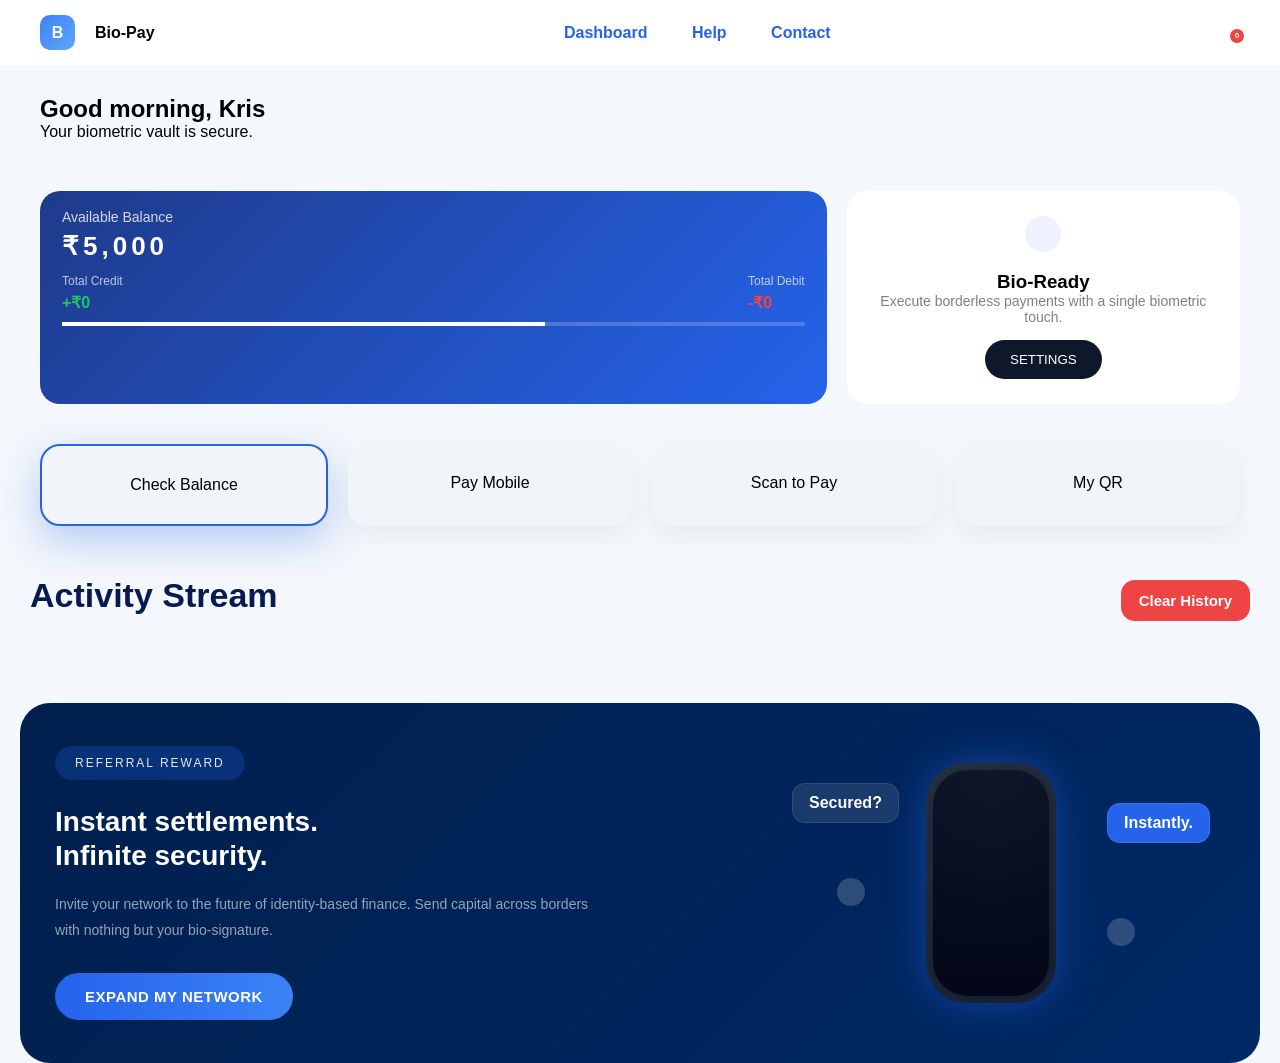
==== home.html @ d7d43e2d "Add files via upload" ====
<!DOCTYPE html>
<html lang="en">
<head>
<meta charset="UTF-8">
<title>Bio-Pay</title>

<link rel="stylesheet" href="style.css">
<link href="https://cdn.jsdelivr.net/npm/remixicon/fonts/remixicon.css" rel="stylesheet">
</head>

<body>

<!-- HEADER -->
<header class="header">
 <div class="logo">
  <div class="logo-b">B</div>
  <span>Bio-Pay</span>
</div>

<nav>
  <a href="home.html" class="active">Dashboard</a>
  <a href="help.html">Help</a>
  <a href="contact.html">Contact</a>
</nav>

<div class="right">

<div class="notification-wrapper"
onclick="event.stopPropagation();toggleNotifications()">

  <i class="ri-notification-3-line"></i>

  <span id="notificationCount">0</span>

</div>

<!-- NOTIFICATION PANEL -->

<div id="notificationPanel"
class="notification-panel"
style="display:none;">

  <div class="notification-header">

    <h3>Notifications</h3>

   <button class="clear-btn"
onclick="clearNotifications()">
🗑 Clear All
</button>

  </div>

  <div id="notificationList"></div>

</div>
</header>

<!-- TOP -->
<section class="top">
  <div>
    <h1>Good morning, Kris</h1>
    <p>Your biometric vault is secure.</p>
  </div>
 <div class="status">
<div class="status">
   
</div>
</div>
</section>

<!-- GRID -->
<section class="grid">

  <!-- BALANCE CARD -->
<div class="balance-card">

  <div class="top-row">
    <p class="balance-title">Available Balance</p>
    <i class="ri-eye-off-line eye"
onclick="openBalanceBiometric()"></i>
  </div>
<h1 id="balance">● ● ● ● ● ●</h1>

  <!-- NEW SECTION (fills empty space) -->
  <div class="balance-info">
    <div class="info-box">
      <p>Total Credit</p>
      <h4 style="color:#22c55e;"><span id="creditAmount">₹0</span></h4>
    </div>

    <div class="info-box">
      <p>Total Debit</p>
      <h4 style="color:#ef4444;"><span id="debitAmount">₹0</span></h4>
    </div>
  </div>

  <!-- PROGRESS BAR -->
  <div class="progress-bar">
    <div class="progress-fill"></div>
  </div>

</div>
 <div class="pin-popup" id="pinPopup">

  <div class="pin-box">
    <h3>Enter PIN</h3>

    <input type="password" id="pinInput" maxlength="4" placeholder="••••">

    <button onclick="checkPin()">Unlock</button>
  </div>

</div>
  <!-- BIO READY -->
 <div class="bio">

    <div class="icon-box">

        <i class="ri-fingerprint-line"></i>

    </div>

    <h3>Bio-Ready</h3>

    <p>
      Execute borderless payments with a single biometric touch.
    </p>

    <button onclick="openSettingsPopup()">

      <i class="ri-settings-3-line"></i>

      SETTINGS

    </button>

</div>

  </div>

</section>

<!-- ACTION CARDS -->
<section class="actions">

<div class="action active-card"
onclick="openBalancePopup()">
    <i class="ri-bank-line"></i>
    <p>Check Balance</p>
</div>

<div class="action" onclick="openPayPopup()">
    <i class="ri-smartphone-line"></i>
    <p>Pay Mobile</p>
</div>

<div class="action"
onclick="window.location.href='biopay.apk'">

    <i class="ri-qr-scan-2-line"></i>

    <p>Scan to Pay</p>

</div>
  <div class="action"
onclick="openQRPopup()">

    <i class="ri-qr-code-line"></i>

    <p>My QR</p>

</div>
<div id="qrPopup" style="display:none;">
<div class="myqr-box">
  <div class="qr-close"
onclick="closeQRPopup()">
✖
</div>

    <p class="qr-subtitle">

      Scan & Pay me securely

    </p>

    <!-- USER -->

    <div class="qr-user-top">

      <!-- USER LOGO -->

      <div class="upi-user-logo"
      id="qrAvatar">

        KB

      </div>

      <!-- USER INFO -->

      <div class="upi-user-info">

        <h3 id="qrName">

          Kris Bhanderi

        </h3>

        <p id="qrUsername">

          @kris@biopay

        </p>

      </div>

    </div>

    <!-- QR CARD -->

    <div class="real-qr-box">

      <!-- REAL QR -->

      <img
      id="realQR"
      alt="QR Code">

      <!-- CENTER LOGO -->
<div class="qr-center-logo"
id="centerLogo">
</div>

    </div>

    <!-- CUSTOMIZE -->

    <label class="custom-qr-btn">

Customize QR

<input
type="file"
accept="image/*"
onchange="uploadQRLogo(event)"
hidden>

</label>

    <!-- APPS -->
<div class="upi-apps">

  <div class="upi-app gpay">
    <img src="https://upload.wikimedia.org/wikipedia/commons/f/f2/Google_Pay_Logo.svg">
  </div>

  <div class="upi-app phonepe">
    <img src="https://upload.wikimedia.org/wikipedia/commons/7/71/PhonePe_Logo.svg">
  </div>

  <div class="upi-app paytm">
    <img src="https://upload.wikimedia.org/wikipedia/commons/4/42/Paytm_logo.png">
  </div>
</div>

    <!-- UPI CARD -->

    <div class="upi-card">

      <div>

        <span>

          UPI ID

        </span>

        <h4 id="upiId">

          kris@biopay

        </h4>

      </div>

      <button onclick="copyUPI()">

        <i class="ri-file-copy-line"></i>

        Copy

      </button>

    </div>

    <!-- STATUS -->

    <div class="qr-status">

      <div>

        <span>Status</span>

        <b class="active-status">

          Active

        </b>

      </div>

      <div>

        <span>Security</span>

        <b class="secure-status">

          Bio-Protected

        </b>

      </div>

    </div>

    <!-- BUTTONS -->

    <div class="qr-buttons">

      <button class="share-qr"
      onclick="shareQR()">

        <i class="ri-share-forward-line"></i>

        Share QR

      </button>

      <button class="download-qr"
      onclick="downloadQR()">

        <i class="ri-download-line"></i>

        Download QR

      </button>

    </div>

    <!-- FOOTER -->

    <p class="qr-footer">

      Your payments are protected with Bio-Pay Security

    </p>

  </div>

</div>

</section>
<!-- ACTIVITY -->

<section class="activity">

  <div class="activity-top">

    <h3>Activity Stream</h3>

    <button onclick="clearHistory()">
      Clear History
    </button>

  </div>

  <div id="activityList">

    <!-- dynamic payments here -->

  </div>

</section>

<!-- PROMO -->
<section class="promo">

  <!-- LEFT -->
  <div class="promo-left">

    <span class="reward-tag">
      REFERRAL REWARD
    </span>

    <h1>
      Instant settlements.<br>
      Infinite security.
    </h1>

    <p>
      Invite your network to the future of identity-based finance.
      Send capital across borders with nothing but your bio-signature.
    </p>

    <button>
      EXPAND MY NETWORK
    </button>

  </div>

  <!-- RIGHT -->
  <div class="promo-right">

    <div class="floating secured">
      Secured?
    </div>

    <div class="dot left-dot"></div>

    <!-- PHONE -->
    <div class="phone">

      <div class="phone-screen">
        <i class="ri-check-line"></i>
      </div>

    </div>

    <div class="floating instant">
      Instantly.
    </div>

    <div class="dot right-dot"></div>

  </div>

</section>
<!-- PAY MOBILE POPUP -->

<div id="payPopup" class="pay-popup">

  <div class="pay-box">

    <div class="pay-top">
      <h2>Pay Mobile</h2>
      <i class="ri-close-line" onclick="closePayPopup()"></i>
    </div>

    <input
type="text"
id="nameInput"
placeholder="Enter Receiver Name">
    <!-- MOBILE -->
    <input 
      type="text" 
      id="mobileInput"
      placeholder="Enter Mobile Number"
    >

    <!-- AMOUNT -->
    <input 
      type="number" 
      id="amountInput"
      placeholder="Enter Amount"
    >

    <!-- MESSAGE -->
    <textarea 
      id="messageInput"
      placeholder="Message (Optional)"
    ></textarea>

    <!-- ERROR -->
    <p id="paymentError" style="color:red; display:none; margin-bottom:15px;">
      Please fill all required fields
    </p>

  <button type="button" onclick="sendPayment()">
  Proceed Payment
</button>

  </div>

</div>

<!-- MODERN BIOMETRIC POPUP -->

<div id="bio-popup" class="popup">

  <div class="popup-box">

    <h2>Biometric Verification</h2>

<p>
  Verify fingerprint to complete secure
  Bio-Pay transaction
</p>
    <!-- SCAN -->

    <div class="scan-area">

    <div class="scan-ring"></div>

    <div class="scan-core">

        <div class="scan-wave"></div>

        <i class="ri-fingerprint-line fingerprint"></i>

    </div>

</div>
    <div class="scan-status">
      Capturing Fingerprint...
    </div>

    <div class="scan-note">
      Please place your finger on the sensor
    </div>

    <!-- BUTTONS -->

    <div class="popup-actions">

      <button class="cancel-btn"
      onclick="closePopup()">
        CANCEL
      </button>

      <button class="auth-btn"
      onclick="authenticate()">
        AUTHENTICATE
      </button>

    </div>

    <div class="popup-footer">
      <i class="ri-shield-check-line"></i>
      Secured by Bio-Pay Encryption
    </div>

  </div>

</div>

<!-- BALANCE POPUP -->

<div id="balancePopup" class="balance-popup">

  <div class="balance-box">

    <div class="balance-animation">

      <div class="balance-ring"></div>

      <div class="balance-icon">
        <i class="ri-wallet-3-line"></i>
      </div>

    </div>

    <h2>Available Balance</h2>

    <h1 id="popupBalance">₹0</h1>

    <p>
      Your Bio-Pay wallet balance is secure
    </p>

    <button onclick="closeBalancePopup()">
      Done
    </button>

  </div>

</div>

<!-- PREMIUM RECEIPT -->

<div id="receiptPopup" class="receipt-popup">

  <div class="receipt-box">

    <!-- CONFETTI -->
    <div class="confetti conf1"></div>
    <div class="confetti conf2"></div>
    <div class="confetti conf3"></div>
    <div class="confetti conf4"></div>
    <div class="confetti conf5"></div>

    <!-- SUCCESS -->
    <div class="success-animation">

      <div class="success-ring"></div>

      <div class="success-circle">
        <i class="ri-check-line"></i>
      </div>

    </div>

    <h2>Payment Successful</h2>

    <div class="success-badge">
      <i class="ri-shield-check-line"></i>
      Transaction Completed Successfully
    </div>

    <h1 id="receiptAmount">
      ₹600
    </h1>

    <!-- USER -->

    <div class="receiver-card">

     <div class="receiver-avatar"
id="receiverAvatar">
  RS
</div>

      <div class="receiver-info">

        <span>Paid to</span>

        <h3 id="receiverName">
          Rohit Sharma
        </h3>

        <p id="receiptUser">
          9016186307
        </p>

      </div>

      <div class="receiver-check">
        <i class="ri-user-follow-line"></i>
      </div>

    </div>

    <!-- DETAILS -->

    <div class="receipt-details">

      <div class="detail-column">

        <div class="detail-item">
          <span>Status</span>
          <b class="green-text">Completed ●</b>
        </div>

        <div class="detail-item">
          <span>Method</span>
          <b>BioPay Fingerprint</b>
        </div>

        <div class="detail-item">
          <span>Date</span>
          <b id="receiptDate">8 May 2026</b>
        </div>

      </div>

      <div class="detail-column">

        <div class="detail-item">
          <span>Time</span>
          <b id="receiptTime">12:10 PM</b>
        </div>

        <div class="detail-item">
          <span>Transaction ID</span>
          <b id="transactionId">#BP625958</b>
        </div>

        <div class="detail-item">
          <span>Ref. No.</span>
          <b id="referenceNumber">8485959203</b>
        </div>

      </div>

    </div>

    <!-- BUTTONS -->

    <div class="receipt-buttons">

      <button class="share-btn"
      onclick="shareWhatsApp()">

        <i class="ri-whatsapp-line"></i>

        Share Receipt

      </button>

      <button class="done-btn"
      onclick="closeReceipt()">

        Done

        <i class="ri-arrow-right-s-line"></i>

      </button>

    </div>

  </div>

</div>
<!-- SETTINGS POPUP -->

<div class="settings-popup" id="settingsPopup">

  <div class="settings-box">

    <!-- HEADER -->

    <div class="settings-header">

      <div class="settings-back"
      onclick="closeSettingsPopup()">
      <i class="ri-arrow-left-line"></i>

      </div>

      <h2>Bio-Pay Settings</h2>
    </div>
    <!-- PROFILE -->

    <div class="profile-setting">

      <div class="profile-avatar">

        KB

      </div>

      <div class="profile-info">

        <h3>Kris Bhanderi</h3>

        <p>@kris@biopay</p>

      </div>

    </div>

    <!-- SETTINGS LIST -->

    <div class="settings-item"
onclick="openProfilePage()">

    <div class="settings-left">

        <i class="ri-user-3-line"></i>

        <span>Your Profile</span>

    </div>

    <i class="ri-arrow-right-s-line"></i>

</div>

     <div class="settings-item"
onclick="openSecurityPage()">

    <div class="settings-left">

        <i class="ri-shield-check-line"></i>

        <span>Security Center</span>

    </div>

    <i class="ri-arrow-right-s-line"></i>

</div>

  <div class="settings-item"
onclick="openAlertsPage()">
    <div class="settings-left">

        <i class="ri-notification-3-line"></i>

        <span>Payment Alerts</span>

    </div>

    <i class="ri-arrow-right-s-line"></i>

</div>
      <!-- DARK MODE -->

      <div class="settings-item">

        <div class="settings-left">

          <i class="ri-moon-clear-line"></i>

          <span>Dark Mode</span>

        </div>

        <label class="switch">

          <input
          type="checkbox"
          onchange="toggleDarkMode()">

          <span class="slider"></span>

        </label>

      </div>

      <!-- BIOMETRIC -->

      <div class="settings-item">

        <div class="settings-left">

          <i class="ri-fingerprint-line"></i>

          <span>Biometric Lock</span>

        </div>

        <label class="switch">

          <input
          type="checkbox"
          checked
          id="biometricToggle"
          onchange="toggleBiometric()">

          <span class="slider"></span>

        </label>

      </div>

    </div>

  </div>

</div>
<!-- PROFILE PAGE -->

<div class="settings-popup"
id="profilePage">

<div class="settings-box">

<div class="settings-header">

<div class="settings-back"
onclick="closeSettingsPopup()">

    <i class="ri-arrow-left-line"></i>

</div>

<h2>Your Profile</h2>

</div>

<div class="profile-setting">

<div class="profile-avatar">

KB

</div>

<div class="profile-info">

<h3>Kris Bhanderi</h3>

<p>@biopay.user</p>

</div>

</div>

<div class="settings-list">

<div class="settings-item">

<div class="settings-left">

<i class="ri-phone-line"></i>
<span id="profileMobile">
Not Added
</span>
</div>

</div>


<div class="settings-item">

<div class="settings-left">

<i class="ri-map-pin-line"></i>

<span>India</span>

</div>

</div>

</div>

</div>

</div>
<!-- SECURITY PAGE -->

<div class="settings-popup"
id="securityPage">

<div class="settings-box">

<div class="settings-header">

<div class="settings-back"
onclick="closePage('securityPage')">
<i class="ri-arrow-left-line"></i>
</div>

<h2>Security Center</h2>

</div>

<div class="settings-list">

<div class="settings-item">

<div class="settings-left">

<i class="ri-fingerprint-line"></i>

<span>Biometric Active</span>

</div>

</div>

<div class="settings-item">

<div class="settings-left">

<i class="ri-smartphone-line"></i>

<span>1 Trusted Device</span>

</div>

</div>

<div class="settings-item">

<div class="settings-left">

<i class="ri-shield-keyhole-line"></i>

<span>End-to-End Encryption</span>

</div>

</div>

</div>

</div>

</div>
<!-- ALERTS PAGE -->

<div class="settings-popup"
id="alertsPage">

<div class="settings-box">

<div class="settings-header">

<div class="settings-back"
onclick="closePage('alertsPage')">

<i class="ri-arrow-left-line"></i>

</div>

<h2>Payment Alerts</h2>

</div>

<div class="settings-list">

<div class="settings-item">

<div class="settings-left">

<i class="ri-checkbox-circle-fill"></i>

<span>Money Received Alerts</span>

</div>

</div>

<div class="settings-item">

<div class="settings-left">

<i class="ri-checkbox-circle-fill"></i>

<span>Payment Success Alerts</span>

</div>

</div>

<div class="settings-item">

<div class="settings-left">

<i class="ri-checkbox-circle-fill"></i>

<span>Security Login Alerts</span>

</div>

</div>

</div>

</div>
<div id="notificationDetails"
style="
display:none;
position:fixed;
top:50%;
left:50%;
transform:translate(-50%,-50%);
background:white;
padding:25px;
border-radius:20px;
width:350px;
z-index:9999;
box-shadow:0 10px 40px rgba(0,0,0,.2);
">

<h2>Notification</h2>

<div id="notificationText"></div>

<br>

<button onclick="closeNotificationDetails()">
Close
</button>

</div>
<div id="notificationPopup"
class="notification-popup">

<div class="notification-box">

<h2 id="detailTitle"></h2>

<p id="detailMessage"></p>

<small id="detailTime"></small>

<br><br>

<button
onclick="closeNotificationPopup()">
Close
</button>

</div>

</div>
<div id="apkPopup" class="popup" style="display:none;">

  <div class="popup-box">

    <h2>Bio-Pay Scanner Required</h2>

    <p>
      To perform QR payments with fingerprint authentication,
      install the Bio-Pay Scanner App.
    </p>

    <a href="biopay.apk" target="_blank">
     <button>Open APK</button>
    </a>

    <button onclick="closeApkPopup()">
      Cancel
    </button>

  </div>

</div>

<script src="script.js"></script>
</body>
</html>
---- style.css ----
* {
  margin: 0;
  padding: 0;
  box-sizing: border-box;
  font-family: 'Inter', sans-serif;
}

body {
  height: 100vh;
  background: linear-gradient(120deg, #f8fafc, #e2e8f0);
}

/* NAV */
.nav {
  display: flex;
  justify-content: space-between;
  align-items: center;
  padding: 25px 60px;
}

.logo {
  display: flex;
  align-items: center;
  gap: 10px;
}

.logo-box {
  width: 34px;
  height: 34px;
  border-radius: 10px;
  background: linear-gradient(135deg, #2563eb, #60a5fa);
  color: #fff;
  display: flex;
  align-items: center;
  justify-content: center;
  font-weight: bold;
}

.logo-text {
  position: relative;
  font-weight: 800;
  font-size: 22px;

  background: linear-gradient(90deg, #2563eb, #06b6d4);
  -webkit-background-clip: text;
  -webkit-text-fill-color: transparent;

  cursor: pointer;
}

.logo-text::after {
  content: "";
  position: absolute;
  left: 0;
  bottom: -4px;
  width: 0%;
  height: 2px;
  background: #2563eb;
  transition: 0.4s;
}

.logo:hover .logo-text::after {
  width: 100%;
}

/* RIGHT */
.nav-right {
  display: flex;
  align-items: center;
  gap: 20px;
}

.nav-right a {
  text-decoration: none;
  color: #475569;
}

.nav-right a:hover {
  color: #2563eb;
}

.nav-link {
  position: relative;
  text-decoration: none;
  color: #475569;
  font-weight: 500;
  padding: 4px 2px;
  transition: 0.3s;
}

.nav-link::after {
  content: "";
  position: absolute;
  left: 0;
  bottom: -3px;
  width: 0%;
  height: 2px;
  background: #2563eb;
  transition: 0.3s;
}

.nav-link:hover {
  color: #2563eb;
}

.nav-link:hover::after {
  width: 100%;
}
.menu-item:hover {
  background: #f1f5f9;
}

.menu-item:hover i {
  color: #2563eb;
}

/* MAIN */
.main {
  display: flex;
  justify-content: space-between;
  align-items: center;
  padding: 60px;
}

.left {
  width: 50%;
}

.left h1 {
  font-size: 72px;
  font-weight: 800;
  line-height: 1.18;
  letter-spacing: -1px;

  background: linear-gradient(90deg, #0f172a, #2563eb);
  -webkit-background-clip: text;
  -webkit-text-fill-color: transparent;
}

.desc {
  margin: 20px 0;
  color: #64748b;
}

.features div {
  margin: 10px 0;
}

/* 🔥 FIXED CARD */
.card {
  width: 340px;
  padding: 30px;
  border-radius: 18px;
  background: #ffffff;
  border: 1px solid #e2e8f0;
  box-shadow: 0 8px 25px rgba(0,0,0,0.05);
}

/* 🔥 FIXED INPUT */
.mobile-input {
  display: flex;
  align-items: center;
  gap: 8px;

  background: #f8fafc;
  padding: 8px 12px;   /* 🔥 reduced height */

  border-radius: 10px;
  border: 1.5px solid #cbd5f5;

  transition: all 0.2s ease;
}


/* focus */
.mobile-input:focus-within {
  border-color: #2563eb;
  box-shadow: 0 0 0 2px rgba(37, 99, 235, 0.12);
}

.mobile-input input {
  border: none;
  outline: none;
  background: transparent;

  font-size: 14px;
  height: 18px;        /* 🔥 tight height */
  line-height: 18px;

  width: 100%;
}
/* 🔥 FIXED BUTTON */
.btn {
  width: 100%;
  padding: 12px;

  border: none;
  border-radius: 10px;

  background: #2563eb;
  color: white;

  font-size: 15px;
  font-weight: 600;

  cursor: pointer;
  transition: all 0.2s ease;

  margin-top: 12px;
}

.btn:hover {
  background: #1d4ed8;
}

.btn:active {
  transform: scale(0.98);
}

/* FEATURES */
.features {
  margin-top: 25px;
  padding-left: 0;
  list-style: none;
}

.features li {
  position: relative;
  padding-left: 28px;
  margin-bottom: 14px;
  font-size: 15px;
  color: #334155;
  transition: 0.3s;
}

.features li::before {
  content: "";
  position: absolute;
  left: 0;
  top: 7px;
  width: 10px;
  height: 10px;
  border-radius: 50%;
  background: #2563eb;
}

.features li:hover {
  transform: translateX(6px);
  color: #0f172a;
}

/* BACKGROUND EFFECT */
:root {
  --primary-font: 'Cursive', 'Brush Script MT', sans-serif;
}

.bio-pay-wrapper {
  position: fixed;
  inset: 0;
  display: flex;
  align-items: center;
  justify-content: center;
  z-index: -1;
  background-color: #f0f7ff;
  opacity: 0.25;
}

.logo-signature {
  width: 70%;
  max-width: 800px;
}

.signature-text {
  font-family: var(--primary-font);
  font-size: 80px;
  fill: url(#bioGradient);
  stroke: url(#bioGradient);
  stroke-width: 2;
  stroke-dasharray: 1000;
  stroke-dashoffset: 1000;
  animation: writeLogo 6s ease-in-out infinite alternate, fill-delay 12s infinite;
}

@keyframes writeLogo {
  to {
    stroke-dashoffset: 0;
  }
}

@keyframes fill-delay {
  0%, 40% { fill-opacity: 0; }
  100% { fill-opacity: 1; }
}

/* FORM */
.container {
  padding: 40px 60px;
}

input, textarea {
  width: 100%;
  padding: 12px;
  border-radius: 8px;
  border: 1px solid #e2e8f0;
}

textarea {
  min-height: 100px;
}

h2 {
  margin-bottom: 20px;
}

@media (max-width: 900px) {
  .main {
    flex-direction: column;
    gap: 40px;
  }

  .left {
    width: 100%;
  }

  .card {
    width: 100%;
  }
}
.card label {
  display: block;
  margin-bottom: 10px;  /* 🔥 add space below label */
}
body {
  margin: 0;
  font-family: "Segoe UI", Arial;
  background: #f4f7fb;
}

/* ================= HEADER ================= */
.header {
  display: flex;
  justify-content: space-between;
  align-items: center;
  padding: 15px 40px;
  background: white;
}

.logo {
  display: flex;
  align-items: center;
  font-weight: 600;
}

.logo-b {
  width: 35px;
  height: 35px;
  background: linear-gradient(135deg,#3b82f6,#60a5fa);
  color: white;
  border-radius: 10px;
  display: flex;
  justify-content: center;
  align-items: center;
  margin-right: 10px;
}
nav a{
    color:#2563eb;
    text-decoration:none;
    font-weight:600;
    margin:0 20px;
}

nav a:hover{
    color:#1d4ed8;
}

.active {
  color: #2563eb;
  font-weight: bold;
}

.right {
  display: flex;
  align-items: center;
  gap: 15px;
}

/* ================= TOP ================= */
.top {
  display: flex;
  justify-content: space-between;
  padding: 30px 40px;
}

.status {
  color: green;
}

/* ================= GRID ================= */
.grid {
  display: grid;
  grid-template-columns: 2fr 1fr;
  gap: 20px;
  padding: 20px 40px;
}

/* ================= BALANCE CARD ================= */
.balance {
  background: linear-gradient(135deg,#1e40af,#2563eb);
  color: white;
  padding: 30px;
  border-radius: 20px;
}

.balance-row {
  display: flex;
  justify-content: space-between;
  align-items: center;
}

.balance h1 {
  font-size: 32px;
}

.eye {
  font-size: 22px;
  cursor: pointer;
}

.balance-bottom {
  display: flex;
  gap: 15px;
  margin-top: 20px;
}

.tag {
  background: rgba(255,255,255,0.2);
  padding: 6px 14px;
  border-radius: 20px;
  font-size: 12px;
}

/* ================= BIO READY ================= */
.bio {
  background: white;
  padding: 25px;
  border-radius: 20px;
  text-align: center;
}

.icon-box {
  background: #eef2ff;
  padding: 18px;
  border-radius: 20px;
  display: inline-block;
}

.icon-box i {
  font-size: 30px;
  color: #2563eb;
}

.bio h3 {
  margin-top: 15px;
}

.bio p {
  font-size: 14px;
  color: gray;
}

.bio button {
  margin-top: 15px;
  padding: 12px 25px;
  border-radius: 30px;
  background: #0f172a;
  color: white;
  border: none;
  cursor: pointer;
}

/* ================= ACTION CARDS ================= */
.actions {
  display: flex;
  gap: 20px;
  padding: 20px 40px;
}

.action {
  flex: 1;
  background: #f1f5f9;
  padding: 30px;
  border-radius: 20px;
  text-align: center;
  transition: 0.3s;
}

.action i {
  font-size: 28px;
  margin-bottom: 10px;
}

.action:hover {
  transform: translateY(-5px);
}

.active-card {
  border: 2px solid #2563eb;
  background: white;
}

/* ================= ACTIVITY ================= */
.activity {
  padding: 20px 40px;
}

.activity h3 {
  margin-bottom: 10px;
}

.txn {
  background: white;
  padding: 15px;
  margin-top: 10px;
  border-radius: 10px;
  display: flex;
  justify-content: space-between;
}

.red {
  color: red;
}

.green {
  color: green;
}

/* ================= PROMO ================= */
.promo {
  margin: 30px 40px;
  padding: 40px;
  border-radius: 20px;
  background: linear-gradient(135deg,#001f3f,#003366);
  color: white;
}

.promo h1 {
  font-size: 42px;
  line-height: 1.2;
}

.promo p {
  color: #cbd5e1;
}

.promo button {
  margin-top: 20px;
  padding: 14px 28px;
  border-radius: 30px;

  background: linear-gradient(135deg, #2563eb, #3b82f6);
  color: white;

  border: none;
  cursor: pointer;

  font-weight: 600;
  letter-spacing: 0.5px;

  transition: all 0.3s ease;
}

.promo button:hover {
  transform: scale(1.08);
  box-shadow: 0 10px 25px rgba(37,99,235,0.4);
}

.promo button:active {
  transform: scale(0.95);
}

/* ================= POPUP ================= */
.popup {
  display: none;
  position: fixed;
  width: 100%;
  height: 100%;
  background: rgba(0,0,0,0.5);
  animation: fadeIn 0.3s ease;
}

@keyframes fadeIn {
  from { opacity: 0; }
  to { opacity: 1; }
}
.popup-box {
  background: white;
  width: 320px;
  margin: 150px auto;
  padding: 25px;
  border-radius: 20px;
  text-align: center;
}

/* ================= FINGERPRINT ================= */
.fingerprint-ring {
  width: 120px;
  height: 120px;
  margin: auto;
  border-radius: 50%;
  background: rgba(37,99,235,0.1);
  display: flex;
  justify-content: center;
  align-items: center;
}

.fingerprint {
  width: 70px;
  height: 70px;
  border-radius: 50%;
  background: radial-gradient(circle,#2563eb,#1e40af);
  animation: pulse 1.2s infinite;
   box-shadow: 0 0 20px rgba(37,99,235,0.6);
}

@keyframes pulse {
  0% { transform: scale(1);}
  50% { transform: scale(1.1);}
  100% { transform: scale(1);}
}

/* ================= RESPONSIVE ================= */
@media (max-width: 900px) {
  .grid {
    grid-template-columns: 1fr;
  }

  .actions {
    flex-direction: column;
  }
}
/* ===== PREMIUM CARD EFFECT ===== */
.action {
  box-shadow: 0 10px 25px rgba(0,0,0,0.05);
}

.action:hover {
  transform: translateY(-8px) scale(1.03);
  box-shadow: 0 15px 40px rgba(37,99,235,0.25);
}

.active-card {
  border: 2px solid #2563eb;
  background: white;
  box-shadow: 0 15px 40px rgba(37,99,235,0.3);
}
/* ===== ICON IMPROVEMENT ===== */
.action i {
  font-size: 30px;
  color: #2563eb;
  transition: 0.3s;
}

.action:hover i {
  transform: scale(1.2);
}
#balance {
  font-size: 28px;
  font-weight: bold;
  letter-spacing: 4px;
  transition: 0.3s ease;
}
/* CARD FIX */
.balance-card {
    backdrop-filter: blur(10px);
  background: linear-gradient(135deg,#1e3a8a,#2563eb);
  padding: 18px 22px;   /* 🔥 reduced */
  border-radius: 20px;
  color: white;
}
/* BALANCE TEXT */
#balance {
  font-size: 26px;      /* smaller */
  margin-top: 6px;
}
/* TOP */
.top-row {
  display: flex;
  justify-content: space-between;
  align-items: center;
}

.balance-card:hover {
  transform: translateY(-5px);
  box-shadow: 0 15px 40px rgba(37,99,235,0.3);
}

.balance-title {
  font-size: 14px;
  opacity: 0.8;
}

.balance-row {
  display: flex;
  justify-content: space-between;
  align-items: center;
  margin-top: 10px;
}

/* BALANCE */
#balance {
  font-size: 26px;      /* smaller */
  margin-top: 6px;
}

/* INFO SECTION */
.balance-info {
  display: flex;
  justify-content: space-between;
  margin-top: 12px;     /* reduced */
}
/* TEXT SIZE */
.info-box p {
  font-size: 11px;
  opacity: 0.7;
}

.info-box p {
  font-size: 12px;
  opacity: 0.7;
}

.info-box h4 {
  margin-top: 5px;
}

/* PROGRESS BAR */
.progress-bar {
  margin-top: 10px;
  height: 4px;          /* thinner */
  background: rgba(255,255,255,0.2);
  border-radius: 10px;
}

.progress-fill {
  width: 65%;
  height: 100%;
  background: white;
}

@keyframes fillAnim {
  from { width: 0; }
  to { width: 65%; }
}
.eye {
  font-size: 22px;
  cursor: pointer;
}

/* FULL SCREEN DARK OVERLAY */
.pin-popup {
  display: none;          /* keep hidden by default */
  position: fixed;
  top: 0;
  left: 0;

  width: 100%;
  height: 100%;

  background: rgba(0,0,0,0.6);
  backdrop-filter: blur(6px);

  justify-content: center;
  align-items: center;

  z-index: 999;
}
/* POPUP BOX */
.pin-box {
  background: white;
  padding: 30px;
  border-radius: 20px;
  width: 300px;

  text-align: center;

  animation: scaleIn 0.3s ease;
}

/* ANIMATION */
@keyframes scaleIn {
  from { transform: scale(0.8); opacity: 0; }
  to { transform: scale(1); opacity: 1; }
}

/* TITLE */
.pin-box h2 {
  margin-bottom: 15px;
}

/* INPUT */
.pin-box input {
  width: 100%;
  padding: 12px;
  font-size: 20px;

  text-align: center;
  border-radius: 12px;
  border: 1px solid #ddd;

  letter-spacing: 6px;
}

/* BUTTON */
.pin-box button {
  margin-top: 20px;
  width: 100%;
  padding: 12px;

  border-radius: 25px;
  border: none;

  background: linear-gradient(135deg,#2563eb,#3b82f6);
  color: white;

  font-weight: 600;
  cursor: pointer;
  transition: 0.3s;
}

.pin-box button:hover {
  transform: scale(1.05);
}

.pin-box button:active {
  transform: scale(0.95);
}
/* ================= PROMO ================= */

.promo{
  margin: 30px 20px;
  padding: 05px 35px;
  border-radius: 30px;
  background: linear-gradient(135deg,#001f4d,#002966);
  display: flex;
  justify-content: space-between;
  align-items: center;
  overflow: hidden;
  position: relative;
  min-height: 320px; /* reduced height */
}

/* LEFT */

.promo-left{
  width: 52%;
}

.reward-tag{
  display: inline-block;
  padding: 10px 20px;
  border-radius: 30px;
  background: rgba(37,99,235,0.25);
  color: #dbeafe;
  font-size: 12px;
  letter-spacing: 2px;
  margin-bottom: 25px;
}

.promo-left h1{
  font-size: 28px; /* smaller */
  line-height: 1.2;
  color: white;
  margin-bottom: 20px;
}

.promo-left p{
  color: #94a3b8;
  width: 90%;
  line-height: 1.8;
  font-size: 14px;
}

.promo-left button{
  margin-top: 30px;
  padding: 15px 30px;
  border: none;
  border-radius: 40px;
  background: linear-gradient(90deg,#2563eb,#3b82f6);
  color: white;
  font-weight: bold;
  font-size: 15px;
  cursor: pointer;
  transition: 0.3s;
}

.promo-left button:hover{
  transform: scale(1.05);
}

/* RIGHT */

.promo-right{
  width: 40%;
  height: 350px;
  position: relative;
  display: flex;
  justify-content: center;
  align-items: center;
}

/* PHONE */

.phone{
  width: 130px; /* smaller */
  height: 240px;
  border-radius: 40px;
  padding: 7px;
  background: linear-gradient(145deg,#1e293b,#0f172a);
  box-shadow:
    0 0 40px rgba(37,99,235,0.45),
    inset 0 0 20px rgba(255,255,255,0.08);
  animation: floatPhone 3s ease-in-out infinite;
}

.phone-screen{
  width: 100%;
  height: 100%;
  border-radius: 35px;
  background: radial-gradient(circle at top,#0f172a,#020617);
  display: flex;
  justify-content: center;
  align-items: center;
}

.phone-screen i{
  font-size: 45px;
  color: #2563eb;
  animation: pulseIcon 1.5s infinite;
}

/* FLOATING */

.floating{
  position: absolute;
  padding: 10px 16px;
  border-radius: 13px;
  font-weight: 600;
  color: white;
  backdrop-filter: blur(10px);
  border: 1px solid rgba(255,255,255,0.1);
}

/* SECURED */

.secured{
  left: 35px;
  top: 75px;
  background: rgba(255,255,255,0.1);
  animation: moveSecure 2s ease-in-out infinite;
}

/* INSTANT */

.instant{
  right: 15px;
  top: 95px;
  background: #2563eb;
  animation: moveInstant 2s ease-in-out infinite;
}

/* DOTS */

.dot{
  position: absolute;
  width: 28px;
  height: 28px;
  border-radius: 50%;
  background: rgba(255,255,255,0.18);
}

.left-dot{
  left: 80px;
  top: 170px;
}

.right-dot{
  right: 90px;
  top: 210px;
}

/* ================= ANIMATIONS ================= */

@keyframes floatPhone{

  0%{
    transform: translateY(0px);
  }

  50%{
    transform: translateY(-12px);
  }

  100%{
    transform: translateY(0px);
  }
}

/* ICON */

@keyframes pulseIcon{

  0%{
    transform: scale(1);
    opacity: 1;
  }

  50%{
    transform: scale(1.15);
    opacity: 0.7;
  }

  100%{
    transform: scale(1);
    opacity: 1;
  }
}

/* SECURED FLOAT */

@keyframes moveSecure{

  0%{
    transform: translateX(0px);
  }

  50%{
    transform: translateX(-10px);
  }

  100%{
    transform: translateX(0px);
  }
}

/* INSTANT FLOAT */

@keyframes moveInstant{

  0%{
    transform: translateX(0px);
  }

  50%{
    transform: translateX(10px);
  }

  100%{
    transform: translateX(0px);
  }
}

.pay-box{
    width: 360px;

    background: white;

    border-radius: 28px;

    padding: 28px;

    animation: popupShow 0.3s ease;
}

.pay-top{
    display: flex;
    justify-content: space-between;
    align-items: center;

    margin-bottom: 25px;
}

.pay-top h2{
    font-size: 28px;
    color: #021b4e;
}

.pay-top i{
    font-size: 28px;
    cursor: pointer;
}

.pay-box input,
.pay-box textarea{
    width: 100%;

    padding: 16px;

    margin-bottom: 18px;

    border-radius: 14px;

    border: 1px solid #dbe3ff;

    outline: none;

    font-size: 15px;
}

.pay-box textarea{
    height: 90px;
    resize: none;
}

.pay-box button{
    width: 100%;

    padding: 16px;

    border: none;

    border-radius: 16px;

    background: linear-gradient(90deg,#1559ff,#4f8cff);

    color: white;

    font-weight: 700;

    cursor: pointer;

    transition: 0.3s;
}

.pay-box button:hover{
    transform: translateY(-3px);
}

@keyframes popupShow{
    from{
        transform: scale(0.8);
        opacity: 0;
    }

    to{
        transform: scale(1);
        opacity: 1;
    }
}
/* RECEIPT POPUP */

.receipt-popup{
    position: fixed;
    inset: 0;

    background: rgba(0,0,0,0.45);

    display: none;
    justify-content: center;
    align-items: center;

    z-index: 9999;
}

.receipt-box{
    width: 380px;

    background: white;

    border-radius: 32px;

    padding: 35px;

    text-align: center;

    animation: popupShow 0.35s ease;
}

.success-icon{
    width: 85px;
    height: 85px;

    margin: auto;

    border-radius: 50%;

    background: #e8fff0;

    display: flex;
    justify-content: center;
    align-items: center;

    margin-bottom: 18px;
}

.success-icon i{
    font-size: 45px;
    color: #16a34a;
}

.receipt-box h2{
    color: #021b4e;
    margin-bottom: 10px;
}

.receipt-box h1{
    font-size: 42px;
    color: #1559ff;

    margin-bottom: 10px;
}

.receipt-box p{
    color: #666;
    margin-bottom: 25px;
}

.receipt-details{
    background: #f4f7ff;

    border-radius: 18px;

    padding: 18px;

    margin-bottom: 25px;
}

.detail{
    display: flex;
    justify-content: space-between;

    margin-bottom: 14px;
}

.detail:last-child{
    margin-bottom: 0;
}

.receipt-buttons{
    display: flex;
    gap: 14px;
}

.receipt-buttons button{
    flex: 1;

    padding: 14px;

    border: none;

    border-radius: 14px;

    cursor: pointer;

    font-weight: 700;
}

.share-btn{
    background: #25D366;
    color: white;
}

.done-btn{
    background: #1559ff;
    color: white;
}
/* POPUPS */

.action{
    flex: 1;
    background: #f1f5f9;
    padding: 30px;
    border-radius: 20px;
    text-align: center;
    transition: 0.3s;
    cursor: pointer;
}
/* =========================
   POPUP FIX
========================= */

.pay-popup,
.popup,
.receipt-popup{
    display: none;

    position: fixed;
    inset: 0;

    background: rgba(0,0,0,0.55);

    justify-content: center;
    align-items: center;

    z-index: 999999;
}


/* PAY BOX */

.pay-box{
    width: 400px;

    background: white;

    padding: 30px;

    border-radius: 25px;

    position: relative;

    z-index: 999999;
}


/* BIOMETRIC */

.popup-box{
    width: 420px;

    background: white;

    border-radius: 30px;

    padding: 35px;

    position: relative;

    z-index: 999999;
}


/* RECEIPT */

.receipt-box{
    width: 500px;

    background: white;

    border-radius: 30px;

    padding: 35px;

    position: relative;

    z-index: 999999;
}


/* BUTTON FIX */

button{
    cursor: pointer;
}
/* =========================
POPUP BACKGROUND
========================= */

.popup{
    position:fixed;
    inset:0;

    background:rgba(15,23,42,.55);

    backdrop-filter:blur(8px);

    display:none;
    align-items:center;
    justify-content:center;

    z-index:9999;

    animation:fadeIn .3s ease;
}

/* =========================
POPUP BOX
========================= */

.popup-box{

    width:430px;

    background:#ffffff;

    border-radius:32px;

    padding:38px 34px;

    text-align:center;

    position:relative;

    overflow:hidden;

    box-shadow:
    0 30px 80px rgba(0,0,0,.22);

    animation:popupUp .35s ease;
}

/* glow */

.popup-box::before{

    content:"";

    position:absolute;

    width:220px;
    height:220px;

    background:
    radial-gradient(circle,
    rgba(37,99,235,.10),
    transparent 70%);

    top:-80px;
    right:-70px;

    pointer-events:none;
}

/* =========================
TITLE
========================= */

.popup-box h2{

    font-size:32px;

    color:#071a52;

    font-weight:800;

    margin-bottom:14px;

    letter-spacing:-1px;
}

.popup-box p{

    color:#64748b;

    font-size:16px;

    line-height:1.6;

    margin-bottom:26px;
}

/* =========================
SCAN AREA
========================= */

.scan-area{

    position:relative;

    width:190px;
    height:190px;

    margin:auto;
    margin-bottom:28px;

    display:flex;
    align-items:center;
    justify-content:center;
}

/* =========================
OUTER RINGS
========================= */

.scan-ring{

    position:absolute;

    inset:0;

    border-radius:50%;

    border:6px solid rgba(37,99,235,.12);

    border-top:6px solid #2563eb;

    animation:ringRotate 4s linear infinite;
}

/* second ring */

.second-ring{

    width:150px;
    height:150px;

    inset:auto;

    border-top-color:#60a5fa;

    animation-direction:reverse;

    animation-duration:3s;
}

/* =========================
CENTER CORE
========================= */

.scan-core{

    position:relative;

    width:100px;
    height:100px;

    border-radius:50%;

    background:
    linear-gradient(
    135deg,
    #2563eb,
    #60a5fa
    );

    display:flex;
    align-items:center;
    justify-content:center;

    overflow:hidden;

    box-shadow:
    0 0 35px rgba(37,99,235,.45);
}

/* pulse */

.pulse-circle{

    position:absolute;

    width:100%;
    height:100%;

    border-radius:50%;

    background:
    rgba(255,255,255,.18);

    animation:pulse 2s infinite;
}

/* fingerprint */

.fingerprint{

    position:relative;

    z-index:5;

    font-size:52px;

    color:white;

    animation:fingerGlow 2s infinite;
}

/* =========================
SCAN LINE
========================= */

.scan-line{

    position:absolute;

    width:100%;
    height:5px;

    background:
    linear-gradient(
    90deg,
    transparent,
    rgba(255,255,255,.9),
    transparent
    );

    border-radius:20px;

    box-shadow:
    0 0 18px rgba(255,255,255,.8);

    animation:scanMove 2s infinite;
}

/* =========================
STATUS
========================= */

.scan-status{

    font-size:18px;

    color:#2563eb;

    font-weight:700;

    margin-bottom:6px;
}

.scan-note{

    color:#64748b;

    font-size:14px;

    margin-bottom:28px;
}

/* =========================
BUTTONS
========================= */

.popup-actions{

    display:flex;

    gap:14px;
}

/* shared */

.cancel-btn,
.auth-btn{

    flex:1;

    height:54px;

    border:none;

    border-radius:16px;

    font-size:17px;

    font-weight:700;

    cursor:pointer;

    transition:.3s;
}

/* cancel */

.cancel-btn{

    background:#fff;

    border:2px solid #dbe4ff;

    color:#1e293b;
}

.cancel-btn:hover{

    transform:translateY(-2px);

    background:#f8fbff;
}

/* auth */

.auth-btn{

    color:#fff;

    background:
    linear-gradient(
    90deg,
    #2563eb,
    #60a5fa
    );

    box-shadow:
    0 12px 25px rgba(37,99,235,.25);
}

.auth-btn:hover{

    transform:translateY(-3px);
}

/* footer */

.popup-footer{

    margin-top:20px;

    color:#64748b;

    font-size:15px;
}

/* =========================
ANIMATIONS
========================= */

@keyframes ringRotate{

    100%{
        transform:rotate(360deg);
    }
}

@keyframes pulse{

    0%{
        transform:scale(1);
        opacity:.6;
    }

    70%{
        transform:scale(1.45);
        opacity:0;
    }

    100%{
        opacity:0;
    }
}

@keyframes scanMove{

    0%{
        top:-10px;
        opacity:0;
    }

    20%{
        opacity:1;
    }

    50%{
        top:45px;
    }

    100%{
        top:110px;
        opacity:0;
    }
}

@keyframes fingerGlow{

    0%{
        transform:scale(1);
        opacity:1;
    }

    50%{
        transform:scale(1.08);
        opacity:.85;
    }

    100%{
        transform:scale(1);
        opacity:1;
    }
}

@keyframes popupUp{

    from{
        transform:translateY(30px) scale(.95);
        opacity:0;
    }

    to{
        transform:translateY(0) scale(1);
        opacity:1;
    }
}

@keyframes fadeIn{

    from{
        opacity:0;
    }

    to{
        opacity:1;
    }
}
/* =========================
MODERN PAYMENT RECEIPT
========================= */

.receipt-popup{

    position:fixed;
    inset:0;

    background:rgba(15,23,42,.55);

    backdrop-filter:blur(10px);

    display:none;
    align-items:center;
    justify-content:center;

    z-index:99999;

    animation:fadeReceipt .3s ease;
}

/* =========================
RECEIPT BOX
========================= */

.receipt-box{

    width:520px;

    max-height:88vh;

    overflow-y:auto;

    background:#ffffff;

    border-radius:34px;

    padding:32px;

    position:relative;

    text-align:center;

    animation:receiptPop .4s ease;

    box-shadow:
    0 25px 80px rgba(0,0,0,.18);
}

/* hide scrollbar */

.receipt-box::-webkit-scrollbar{

    width:0;
}

/* =========================
CONFETTI
========================= */

.confetti{

    position:absolute;

    width:10px;
    height:18px;

    border-radius:10px;

    animation:confettiFloat 4s infinite ease-in-out;
}

.conf1{
    background:#22c55e;
    top:70px;
    left:70px;
}

.conf2{
    background:#2563eb;
    top:100px;
    right:100px;
}

.conf3{
    background:#facc15;
    top:130px;
    left:140px;
}

.conf4{
    background:#4ade80;
    top:120px;
    right:180px;
}

.conf5{
    background:#60a5fa;
    top:170px;
    right:70px;
}

/* =========================
SUCCESS ANIMATION
========================= */

.success-animation{

    position:relative;

    width:140px;
    height:140px;

    margin:auto;
    margin-bottom:22px;

    display:flex;
    align-items:center;
    justify-content:center;
}

/* outer pulse */

.success-ring{

    position:absolute;

    width:140px;
    height:140px;

    border-radius:50%;

    background:
    rgba(34,197,94,.10);

    animation:
    successPulse 2s infinite;
}

/* second ring */

.success-ring::before{

    content:"";

    position:absolute;

    inset:18px;

    border-radius:50%;

    border:5px solid rgba(34,197,94,.18);

    border-top-color:#22c55e;

    animation:
    ringRotate 3s linear infinite;
}

/* main circle */

.success-circle{

    position:relative;

    width:96px;
    height:96px;

    border-radius:50%;

    background:
    linear-gradient(
    135deg,
    #22c55e,
    #4ade80
    );

    display:flex;
    align-items:center;
    justify-content:center;

    box-shadow:
    0 15px 45px rgba(34,197,94,.40);

    animation:
    successScale .5s ease;
}

/* glow */

.success-circle::before{

    content:"";

    position:absolute;

    width:100%;
    height:100%;

    border-radius:50%;

    background:
    rgba(255,255,255,.18);

    animation:
    glowPulse 2s infinite;
}

/* tick */

.success-circle i{

    position:relative;

    z-index:2;

    color:#fff;

    font-size:56px;

    animation:
    tickBounce 1.5s infinite;
}

/* amount animation */

.receipt-box h1{

    font-size:72px;

    color:#22c55e;

    margin-bottom:26px;

    animation:
    amountReveal .8s ease;
}

/* =========================
RECEIVER CARD
========================= */

.receiver-card{

    background:#fff;

    border:1px solid #edf2ff;

    border-radius:24px;

    padding:18px;

    display:flex;

    align-items:center;

    justify-content:space-between;

    margin-bottom:24px;
}

/* avatar */

.receiver-avatar{

    width:70px;
    height:70px;

    border-radius:50%;

    background:
    linear-gradient(
    135deg,
    #2563eb,
    #60a5fa
    );

    display:flex;
    align-items:center;
    justify-content:center;

    color:#fff;

    font-size:28px;

    font-weight:700;
}

/* info */

.receiver-info{

    flex:1;

    text-align:left;

    margin-left:16px;
}

.receiver-info span{

    color:#64748b;

    font-size:14px;
}

.receiver-info h3{

    font-size:28px;

    color:#071a52;

    margin:4px 0;
}

.receiver-info p{

    color:#64748b;

    font-size:18px;
}

/* right icon */

.receiver-check{

    width:64px;
    height:64px;

    border-radius:18px;

    background:#ecfdf5;

    display:flex;
    align-items:center;
    justify-content:center;
}

.receiver-check i{

    color:#22c55e;

    font-size:32px;
}

/* =========================
DETAILS
========================= */

.receipt-details{

    background:#f8fbff;

    border-radius:24px;

    padding:24px;

    display:grid;

    grid-template-columns:1fr 1fr;

    gap:22px;

    margin-bottom:26px;
}

.detail-item{

    text-align:left;

    margin-bottom:18px;
}

.detail-item span{

    display:block;

    color:#64748b;

    font-size:15px;

    margin-bottom:4px;
}

.detail-item b{

    font-size:22px;

    color:#071a52;
}

.green-text{

    color:#22c55e !important;
}

/* =========================
BUTTONS
========================= */

.receipt-buttons{

    display:flex;

    gap:18px;
}

/* shared */

.share-btn,
.done-btn{

    flex:1;

    height:66px;

    border:none;

    border-radius:20px;

    font-size:22px;

    font-weight:700;

    cursor:pointer;

    transition:.3s;
}

/* share */

.share-btn{

    background:#f0fdf4;

    border:2px solid #22c55e;

    color:#16a34a;
}

.share-btn i{

    margin-right:10px;
}

/* done */

.done-btn{

    background:
    linear-gradient(
    90deg,
    #2563eb,
    #3b82f6
    );

    color:#fff;

    box-shadow:
    0 12px 30px rgba(37,99,235,.25);
}

.done-btn i{

    margin-left:8px;
}

/* hover */

.share-btn:hover,
.done-btn:hover{

    transform:translateY(-3px);
}
/* =========================
ANIMATIONS
========================= */

@keyframes successScale{

    0%{
        transform:scale(.2) rotate(-25deg);
        opacity:0;
    }

    60%{
        transform:scale(1.12);
    }

    100%{
        transform:scale(1);
        opacity:1;
    }
}

@keyframes tickBounce{

    0%{
        transform:scale(.6);
        opacity:0;
    }

    40%{
        transform:scale(1.25);
    }

    60%{
        transform:scale(.9);
    }

    100%{
        transform:scale(1);
        opacity:1;
    }
}

@keyframes successPulse{

    0%{
        transform:scale(1);
        opacity:.7;
    }

    70%{
        transform:scale(1.4);
        opacity:0;
    }

    100%{
        opacity:0;
    }
}

@keyframes ringRotate{

    100%{
        transform:rotate(360deg);
    }
}

@keyframes glowPulse{

    0%{
        transform:scale(1);
        opacity:.6;
    }

    70%{
        transform:scale(1.35);
        opacity:0;
    }

    100%{
        opacity:0;
    }
}

@keyframes amountReveal{

    0%{
        transform:
        translateY(25px)
        scale(.7);

        opacity:0;
    }

    50%{
        transform:
        translateY(-8px)
        scale(1.08);
    }

    100%{
        transform:
        translateY(0)
        scale(1);

        opacity:1;
    }
}
/* =========================
ACTIVITY
========================= */

.activity{

    padding:30px;
}

.activity-top{

    display:flex;

    align-items:center;

    justify-content:space-between;

    margin-bottom:18px;
}

.activity-top h3{

    font-size:34px;

    color:#071a52;
}

/* clear */

.activity-top button{

    border:none;

    background:#ef4444;

    color:#fff;

    padding:12px 18px;

    border-radius:14px;

    cursor:pointer;

    font-size:15px;

    font-weight:600;

    transition:.3s;
}

.activity-top button:hover{

    transform:translateY(-2px);
}

/* list */

#activityList{

    display:flex;

    flex-direction:column;

    gap:14px;
}

/* item */

.activity-item{

    background:#fff;

    border-radius:20px;

    padding:18px 22px;

    display:flex;

    align-items:center;

    justify-content:space-between;

    box-shadow:
    0 5px 20px rgba(0,0,0,.04);

    animation:activityShow .35s ease;
}

/* left */

.activity-left{

    display:flex;

    align-items:center;

    gap:14px;
}

/* avatar */

.activity-avatar{

    width:54px;
    height:54px;

    border-radius:50%;

    background:
    linear-gradient(
    135deg,
    #2563eb,
    #60a5fa
    );

    color:#fff;

    font-size:20px;

    font-weight:700;

    display:flex;
    align-items:center;
    justify-content:center;
}

/* info */

.activity-info h4{

    color:#071a52;

    font-size:20px;

    margin-bottom:4px;
}

.activity-info p{

    color:#64748b;

    font-size:14px;
}

/* amount */

.activity-amount{

    text-align:right;
}

.activity-amount h3{

    color:#ef4444;

    font-size:24px;
}

/* delete */

.delete-btn{

    margin-top:8px;

    border:none;

    background:#fee2e2;

    color:#dc2626;

    padding:7px 12px;

    border-radius:10px;

    cursor:pointer;

    font-size:13px;

    font-weight:600;
}

/* animation */

@keyframes activityShow{

    from{
        transform:translateY(20px);
        opacity:0;
    }

    to{
        transform:translateY(0);
        opacity:1;
    }
}
/* view button */

.view-btn{

    margin-top:8px;

    margin-right:8px;

    border:none;

    background:#dbeafe;

    color:#2563eb;

    padding:7px 12px;

    border-radius:10px;

    cursor:pointer;

    font-size:13px;

    font-weight:600;
}
/* =========================
BALANCE POPUP
========================= */

.balance-popup{

    position:fixed;

    inset:0;

    background:rgba(15,23,42,.55);

    backdrop-filter:blur(8px);

    display:none;

    align-items:center;

    justify-content:center;

    z-index:99999;
}

/* box */

.balance-box{

    width:420px;

    background:#fff;

    border-radius:34px;

    padding:40px;

    text-align:center;

    animation:balancePop .35s ease;

    box-shadow:
    0 25px 70px rgba(0,0,0,.18);
}

/* animation */

.balance-animation{

    position:relative;

    width:130px;
    height:130px;

    margin:auto;
    margin-bottom:24px;
}

.balance-ring{

    position:absolute;

    inset:0;

    border-radius:50%;

    border:6px solid #dbeafe;

    border-top-color:#2563eb;

    animation:ringSpin 2s linear infinite;
}

.balance-icon{

    width:90px;
    height:90px;

    border-radius:50%;

    background:
    linear-gradient(
    135deg,
    #2563eb,
    #60a5fa
    );

    display:flex;

    align-items:center;

    justify-content:center;

    position:absolute;

    top:20px;
    left:20px;

    box-shadow:
    0 12px 35px rgba(37,99,235,.35);
}

.balance-icon i{

    color:#fff;

    font-size:46px;
}

/* text */

.balance-box h2{

    font-size:34px;

    color:#071a52;

    margin-bottom:14px;
}

.balance-box h1{

    font-size:64px;

    color:#22c55e;

    margin-bottom:12px;

    animation:balanceAmount .5s ease;
}

.balance-box p{

    color:#64748b;

    font-size:18px;

    margin-bottom:28px;
}

/* button */

.balance-box button{

    width:100%;

    height:64px;

    border:none;

    border-radius:18px;

    background:
    linear-gradient(
    90deg,
    #2563eb,
    #3b82f6
    );

    color:#fff;

    font-size:22px;

    font-weight:700;

    cursor:pointer;

    transition:.3s;
}

.balance-box button:hover{

    transform:translateY(-3px);
}

/* animation */

@keyframes ringSpin{

    100%{
        transform:rotate(360deg);
    }
}

@keyframes balancePop{

    from{
        transform:scale(.85);
        opacity:0;
    }

    to{
        transform:scale(1);
        opacity:1;
    }
}

@keyframes balanceAmount{

    from{
        transform:translateY(20px);
        opacity:0;
    }

    to{
        transform:translateY(0);
        opacity:1;
    }
}

/* scan text */

.scan-text{

    font-size:15px;

    color:#64748b;

    margin-bottom:18px;
}
/* =========================
MY QR POPUP
========================= */

#qrPopup{
    position:fixed;
    inset:0;
    background:rgba(0,0,0,.55);
    backdrop-filter:blur(8px);
    display:none;
    justify-content:center;
    align-items:center;
    z-index:999999;
}

/* MAIN BOX */

.myqr-box{

    width:420px;
    max-height:90vh;

    overflow-y:auto;

    background:#fff;

    border-radius:32px;

    padding:28px;

    position:relative;

    text-align:center;

    animation:popupShow .35s ease;

    box-shadow:
    0 25px 80px rgba(0,0,0,.18);
}

/* TOP */

.myqr-top{

    display:flex;

    justify-content:space-between;

    align-items:center;

    margin-bottom:12px;
}

.myqr-top h2{

    font-size:40px;

    color:#071a52;

    font-weight:800;
}

.myqr-top i{

    font-size:32px;

    cursor:pointer;

    color:#64748b;
}

/* SUBTITLE */

.qr-subtitle{

    color:#64748b;

    font-size:18px;

    margin-bottom:22px;
}

/* USER */

.qr-user-top{

    display:flex;

    flex-direction:column;

    align-items:center;

    justify-content:center;

    margin-bottom:22px;
}

/* AVATAR */

.upi-user-logo{

    width:100px;
    height:100px;

    border-radius:50%;

    background:
    linear-gradient(
    135deg,
    #2563eb,
    #60a5fa
    );

    color:white;

    display:flex;

    align-items:center;

    justify-content:center;

    font-size:42px;

    font-weight:700;

    margin-bottom:16px;

    box-shadow:
    0 12px 35px rgba(37,99,235,.35);
}

/* NAME */

.upi-user-info h3{

    font-size:30px;

    color:#071a52;

    margin-bottom:6px;
}

.upi-user-info p{

    color:#64748b;

    font-size:20px;
}

/* QR BOX */

.real-qr-box{

    width:260px;
    height:260px;

    margin:auto;

    position:relative;

    background:#fff;

    border-radius:24px;

    padding:16px;

    border:2px solid #dbeafe;

    box-shadow:
    0 10px 30px rgba(0,0,0,.08);

    margin-bottom:22px;
}

/* IMAGE */

.real-qr-box img{

    width:240;
    height:240%;

    object-fit:cover;

    border-radius:18px;
}

/* CENTER LOGO */

.qr-center-logo{

position:absolute;

top:50%;
left:50%;

transform:translate(-50%,-50%);

width:22px;
height:22px;

display:flex;
align-items:center;
justify-content:center;

font-size:11px;
font-weight:bold;

background:transparent;

color:#2563eb;

z-index:5;

pointer-events:none;

}
/* APPS */

.upi-apps{
display:flex;
justify-content:center;
gap:10px;
margin-top:14px;
margin-bottom:18px;
flex-wrap:wrap;
}

.upi-app{
width:78px;
height:52px;
background:#f8fafc;
border-radius:14px;
display:flex;
align-items:center;
justify-content:center;
padding:6px;
box-shadow:0 4px 10px rgba(0,0,0,.05);
transition:.3s;
border:1px solid #eef2ff;
}

.upi-app:hover{
transform:translateY(-2px);
}

.upi-app img{
max-width:58px;
max-height:24px;
object-fit:contain;
}
/* UPI CARD */

.upi-id-box{

    background:#f8fafc;

    border-radius:20px;

    padding:18px;

    display:flex;

    justify-content:space-between;

    align-items:center;

    margin-bottom:18px;
}

.upi-id-box span{

    display:block;

    color:#64748b;

    font-size:14px;

    margin-bottom:4px;
}

.upi-id-box b{

    font-size:22px;

    color:#071a52;
}

.upi-id-box button{

    border:none;

    background:#2563eb;

    color:#fff;

    padding:12px 18px;

    border-radius:14px;

    cursor:pointer;

    font-weight:600;
}

/* STATUS */

.qr-status{

    background:#f8fafc;

    border-radius:20px;

    padding:18px;

    display:flex;

    justify-content:space-between;

    margin-bottom:22px;
}

.qr-status div{

    flex:1;
}

.qr-status span{

    color:#64748b;

    display:block;

    margin-bottom:5px;
}

.qr-status b{

    font-size:20px;
}

.active-status{

    color:#22c55e;
}

.secure-status{

    color:#2563eb;
}

/* BUTTONS */

.qr-buttons{

    display:flex;

    gap:14px;
}

.qr-buttons button{

    flex:1;

    height:58px;

    border:none;

    border-radius:18px;

    cursor:pointer;

    font-size:18px;

    font-weight:700;

    transition:.3s;
}

.share-qr{

    background:#eef2ff;

    color:#2563eb;
}

.download-qr{

    background:
    linear-gradient(
    90deg,
    #2563eb,
    #3b82f6
    );

    color:#fff;
}

.qr-buttons button:hover{

    transform:translateY(-3px);
}
/* =========================
PERFECT MY QR
========================= */

.myqr-box{

    width:380px;

    max-height:88vh;

    overflow-y:auto;

    background:#fff;

    border-radius:30px;

    padding:24px;

    text-align:center;

    position:relative;

    animation:popupShow .3s ease;
}

/* HIDE SCROLLBAR */

.myqr-box::-webkit-scrollbar{
    width:0;
}

/* TOP */

.myqr-top{

    position:relative;

    display:flex;

    justify-content:center;

    align-items:center;

    margin-bottom:10px;
}

.myqr-top h2{

    font-size:46px;

    color:#071a52;

    font-weight:800;

    text-align:center;

    width:100%;

    margin:0 auto;
}

.myqr-top i{

    position:absolute;

    right:0;

    top:5px;

    font-size:34px;

    color:#64748b;

    cursor:pointer;
}

/* subtitle */

.qr-subtitle{

    color:#64748b;

    font-size:16px;

    margin-bottom:18px;
}

/* USER */

.qr-user-top{

    display:flex;

    flex-direction:column;

    align-items:center;

    justify-content:center;

    margin-bottom:18px;
}

/* LOGO */

.upi-user-logo{

    width:95px;

    height:95px;

    border-radius:50%;

    background:
    linear-gradient(
    135deg,
    #2563eb,
    #60a5fa
    );

    display:flex;

    align-items:center;

    justify-content:center;

    color:#fff;

    font-size:42px;

    font-weight:800;

    margin-bottom:14px;

    box-shadow:
    0 10px 30px rgba(37,99,235,.30);
}

/* NAME */

.upi-user-info h3{

    font-size:28px;

    color:#071a52;

    margin-bottom:5px;
}

.upi-user-info p{

    color:#64748b;

    font-size:18px;
}

/* QR */

.real-qr-box{

    width:250px;

    height:250px;

    margin:18px auto;

    border-radius:24px;

    background:#fff;

    border:2px solid #dbeafe;

    display:flex;

    align-items:center;

    justify-content:center;

    position:relative;

    overflow:hidden;
}

/* QR IMAGE */

.real-qr-box img{

    width:210px;

    height:210px;

    object-fit:contain;
}

/* CENTER LOGO */

.qr-center-logo{

    position:absolute;

    width:62px;

    height:62px;

    border-radius:50%;

    background:#fff;

    display:flex;

    align-items:center;

    justify-content:center;

    font-size:30px;

    font-weight:800;

    color:#2563eb;

    box-shadow:
    0 4px 15px rgba(0,0,0,.12);
}

/* CUSTOMIZE */

.qr-customize{

    margin-bottom:16px;
}

.qr-customize button{

    border:none;

    background:#eef2ff;

    color:#2563eb;

    padding:10px 18px;

    border-radius:14px;

    font-size:15px;

    font-weight:700;

    cursor:pointer;
}

/* APPS */

.upi-apps{

    display:flex;

    justify-content:center;

    gap:10px;

    margin-bottom:18px;
}

.upi-apps span{

    padding:8px 14px;

    border-radius:12px;

    font-weight:700;

    font-size:14px;
}

/* ORIGINAL COLORS */

.gpay{

    background:#eef4ff;

    color:#4285F4;
}

.phonepe{

    background:#f3e8ff;

    color:#5f259f;
}

.paytm{

    background:#e0f2fe;

    color:#00baf2;
}

.upi{

    background:#fff7ed;

    color:#f97316;
}

/* UPI BOX */

.upi-card{

    background:#f8fbff;

    border-radius:18px;

    padding:16px;

    display:flex;

    justify-content:space-between;

    align-items:center;

    margin-bottom:16px;
}

.upi-card span{

    color:#64748b;

    font-size:13px;
}

.upi-card h4{

    font-size:20px;

    color:#071a52;

    margin-top:4px;
}

/* COPY */

.upi-card button{

    border:none;

    background:#2563eb;

    color:#fff;

    padding:10px 14px;

    border-radius:12px;

    cursor:pointer;

    font-size:14px;

    font-weight:700;
}

/* STATUS */

.qr-status{

    background:#f8fbff;

    border-radius:18px;

    padding:15px;

    display:flex;

    justify-content:space-between;

    margin-bottom:18px;
}

.qr-status span{

    color:#64748b;

    display:block;

    margin-bottom:4px;

    font-size:13px;
}

.qr-status b{

    font-size:17px;
}

.active-status{

    color:#22c55e;
}

.secure-status{

    color:#2563eb;
}

/* BUTTONS */

.qr-buttons{

    display:flex;

    gap:10px;
}

.qr-buttons button{

    flex:1;

    height:52px;

    border:none;

    border-radius:15px;

    cursor:pointer;

    font-size:15px;

    font-weight:700;
}

/* SHARE */

.share-qr{

    background:#eef2ff;

    color:#2563eb;
}

/* DOWNLOAD */

.download-qr{

    background:
    linear-gradient(
    90deg,
    #2563eb,
    #3b82f6
    );

    color:#fff;
}

/* FOOTER */

.qr-footer{

    margin-top:16px;

    color:#64748b;

    font-size:13px;
}
.custom-qr-btn{

display:inline-flex;

align-items:center;

justify-content:center;

gap:8px;

padding:14px 22px;

background:#eef2ff;

color:#2563eb;

font-size:18px;

font-weight:700;

border-radius:18px;

cursor:pointer;

margin-top:18px;

transition:.3s;
}

.custom-qr-btn:hover{

transform:scale(1.03);
}
.bio-card{

width:420px;

margin:50px auto;

background:white;

padding:40px;

border-radius:30px;

text-align:center;

box-shadow:
0 10px 30px rgba(0,0,0,0.06);
}

.bio-logo{

width:90px;
height:90px;

margin:auto;

margin-bottom:20px;

border-radius:50%;

display:flex;

align-items:center;

justify-content:center;

background:
linear-gradient(
135deg,
#0b1d63,
#2f67ff
);
}

.bio-logo i{

font-size:42px;

color:white;
}

.bio-btn{

margin-top:20px;

background:#081b5c;

color:white;

border:none;

padding:16px 28px;

border-radius:50px;

font-size:16px;

cursor:pointer;
}
/* SETTINGS POPUP */

.settings-popup{

position:fixed;
inset:0;

background:rgba(0,0,0,.45);

backdrop-filter:blur(8px);

display:none;

align-items:center;
justify-content:center;

z-index:99999;
}

/* SETTINGS BOX */

.settings-box{

width:430px;

height:92vh;

background:#f8fbff;

border-radius:36px;

padding:24px;

overflow-y:auto;

box-shadow:
0 20px 60px rgba(15,23,42,.25);

animation:popupShow .25s ease;
}

/* HEADER */

.settings-header{

display:flex;

align-items:center;

justify-content:flex-start;

gap:18px;

margin-bottom:25px;

position:relative;
}

.settings-header h2{

font-size:34px;

font-weight:700;

color:#071a52;

letter-spacing:-1px;
}
/* ICONS */

.settings-back{
    width:40px;
    height:40px;
    display:flex;
    align-items:center;
    justify-content:center;
    cursor:pointer;
}

.settings-back i{
    font-size:28px;
    color:#0f1f5c;
}
.settings-more{

width:44px;
height:44px;

border-radius:50%;

background:#eef2ff;

display:flex;

align-items:center;
justify-content:center;

font-size:22px;

cursor:pointer;

color:#2563eb;
}

/* PROFILE */

.profile-setting{

display:flex;

align-items:center;

gap:15px;

background:white;

padding:18px;

border-radius:24px;

margin-bottom:25px;

box-shadow:
0 8px 25px rgba(15,23,42,.06);
}

.profile-avatar{

width:60px;
height:60px;

border-radius:50%;

background:
linear-gradient(
135deg,
#2563eb,
#60a5fa
);

display:flex;
align-items:center;
justify-content:center;

font-size:22px;

font-weight:700;

color:white;
}

.profile-info h3{

font-size:18px;

margin-bottom:4px;

color:#0f172a;
}

.profile-info p{

font-size:14px;

color:#64748b;
}

/* LIST */

.settings-list{

display:flex;

flex-direction:column;

gap:6px;
}

/* ITEM */

.settings-item{

display:flex;

align-items:center;

justify-content:space-between;

padding:18px 14px;

border-radius:18px;

cursor:pointer;

transition:.3s;
}

.settings-item:hover{

background:#eef4ff;
}

/* LEFT */

.settings-left{

display:flex;

align-items:center;

gap:16px;
}

.settings-left i{

font-size:24px;

color:#2563eb;
}

.settings-left span{

font-size:18px;

font-weight:500;

color:#0f172a;
}

/* ARROW */

.settings-item .ri-arrow-right-s-line{

font-size:22px;

color:#64748b;
}

/* DIVIDER */

.settings-divider{

height:1px;

background:#e2e8f0;

margin:10px 0;
}

/* LOGOUT */

.logout span,
.logout i{

color:#ef4444;
}

/* SWITCH */

.switch{

position:relative;

display:inline-block;

width:52px;
height:28px;
}

.switch input{

opacity:0;

width:0;
height:0;
}

.slider{

position:absolute;

inset:0;

background:#cbd5e1;

border-radius:50px;

transition:.3s;
}

.slider:before{

content:"";

position:absolute;

width:22px;
height:22px;

left:3px;
top:3px;

background:white;

border-radius:50%;

transition:.3s;
}

.switch input:checked + .slider{

background:#2563eb;
}

.switch input:checked + .slider:before{

transform:translateX(24px);
}

/* ===================================
   FINAL PREMIUM DARK MODE
=================================== */

body.dark-mode{

background:#212121 !important;

color:#ececec !important;

transition:.3s ease;
}

/* NAVBAR */

body.dark-mode nav,
body.dark-mode .navbar,
body.dark-mode header{

background:#2b2b2b !important;

border-bottom:
1px solid #3a3a3a;
}

/* NAV TEXT */

body.dark-mode nav a,
body.dark-mode .navbar a,
body.dark-mode .logo,
body.dark-mode .menu i,
body.dark-mode header i{

color:#ececec !important;
}

/* ACTIVE NAV */

body.dark-mode nav a.active{

color:#3b82f6 !important;
}

/* MAIN CARDS */

body.dark-mode .balance-card,
body.dark-mode .bio,
body.dark-mode .action,
body.dark-mode .settings-box,
body.dark-mode .profile-setting,
body.dark-mode .transaction,
body.dark-mode .upi-card,
body.dark-mode .qr-status,
body.dark-mode .popup-box,
body.dark-mode .pay-box,
body.dark-mode .receipt-box,
body.dark-mode .balance-box{

background:#2b2b2b !important;

color:#ececec !important;

border:
1px solid #3b3b3b;

box-shadow:none;
}

/* PREMIUM BLUE GLOW */

body.dark-mode .balance-card{

box-shadow:
0 0 40px rgba(37,99,235,.08);
}

body.dark-mode .bio{

box-shadow:
0 0 30px rgba(37,99,235,.06);
}

/* TEXT */

body.dark-mode h1,
body.dark-mode h2,
body.dark-mode h3,
body.dark-mode h4,
body.dark-mode p,
body.dark-mode span,
body.dark-mode label{

color:#ececec !important;
}

/* SUB TEXT */

body.dark-mode .profile-info p,
body.dark-mode .subtext,
body.dark-mode .time{

color:#9ca3af !important;
}

/* SETTINGS ITEMS */

body.dark-mode .settings-item:hover{

background:#383838;
}

/* SETTINGS ICONS */

body.dark-mode .settings-left i,
body.dark-mode .settings-back i{

color:#60a5fa !important;
}

/* BUTTONS */

body.dark-mode button{

background:#2563eb;

color:white;

border:none;
}

/* INPUTS */

body.dark-mode input,
body.dark-mode textarea{

background:#303030;

border:1px solid #404040;

color:white;
}

/* DIVIDER */

body.dark-mode .settings-divider{

background:#404040;
}

/* ACTIVITY STREAM */

body.dark-mode .activity h1{

color:#f3f4f6 !important;
}

/* SCROLLBAR */

body.dark-mode ::-webkit-scrollbar{

width:8px;
}

body.dark-mode ::-webkit-scrollbar-thumb{

background:#4b5563;

border-radius:20px;
}
@media(max-width:768px){

.settings-box{

width:100%;

height:100vh;

border-radius:0;

padding:22px;
}

}
/* VERIFIED BOX */

.verified-box{

display:flex;

align-items:center;

gap:10px;

background:#e8f5e9;

color:#16a34a;

padding:14px 18px;

border-radius:16px;

margin:22px 0;

font-weight:600;
}

.verified-box i{

font-size:20px;
}

/* PROFILE CARDS */

.profile-detail-card{

display:flex;

align-items:center;

gap:18px;

background:white;

padding:18px;

border-radius:18px;

margin-bottom:18px;

transition:.3s;
}

.profile-detail-card:hover{

transform:translateY(-2px);
}

.profile-detail-card i{

font-size:26px;

color:#2563eb;
}

.profile-detail-card small{

display:block;

font-size:13px;

color:#6b7280;

margin-bottom:4px;
}

.profile-detail-card h4{

font-size:18px;

font-weight:600;

color:#111827;
}
.notification-panel{
    position:fixed;
    top:80px;
    right:20px;
    width:350px;
    max-height:450px;
    overflow-y:auto;
    background:white;
    border-radius:20px;
    padding:15px;
    box-shadow:0 10px 30px rgba(0,0,0,.15);
    z-index:999999;
}

.notification-item{
    background:#f8fafc;
    padding:12px;
    border-radius:12px;
    margin-top:10px;
}
.notification-wrapper{
    position:relative;
    cursor:pointer;
}

.notification-panel{
    display:none;
    position:fixed;
    top:80px;
    right:20px;
    width:350px;
    max-height:450px;
    overflow-y:auto;
    background:white;
    border-radius:20px;
    padding:15px;
    box-shadow:0 10px 30px rgba(0,0,0,.15);
    z-index:999999;
}

.notification-item{
    background:#f8fafc;
    padding:12px;
    border-radius:12px;
    margin-top:10px;
    cursor:pointer;
}

.notification-item.read{
    opacity:.5;
}

.empty-notification{
    text-align:center;
    color:#888;
    padding:20px;
}
.notification-wrapper{
    position: relative;
    cursor: pointer;
}

#notificationCount{
    pointer-events: none;
}
.notification-panel{
position:absolute;
top:70px;
right:20px;
width:380px;
max-height:500px;
overflow-y:auto;
background:white;
padding:20px;
border-radius:20px;
box-shadow:0 10px 30px rgba(0,0,0,.15);
z-index:9999;
}
.notification-popup{
display:none;
position:fixed;
top:0;
left:0;
width:100%;
height:100%;
background:rgba(0,0,0,.5);
justify-content:center;
align-items:center;
z-index:99999;
}

.notification-box{
background:white;
width:400px;
padding:25px;
border-radius:20px;
box-shadow:0 10px 30px rgba(0,0,0,.2);
}
.clear-btn{
background:#ef4444;
color:white;
border:none;
padding:10px 16px;
border-radius:10px;
cursor:pointer;
font-weight:600;
transition:.3s;
}

.clear-btn:hover{
transform:scale(1.05);
}

.delete-btn{
background:#2563eb;
color:white;
border:none;
padding:6px 12px;
border-radius:8px;
cursor:pointer;
margin-top:8px;
}

.delete-btn:hover{
transform:scale(1.05);
}

.notification-item{
background:#f8fafc;
padding:15px;
border-radius:15px;
margin-bottom:12px;
cursor:pointer;
transition:.3s;
}

.notification-item:hover{
transform:translateY(-3px);
box-shadow:0 5px 20px rgba(0,0,0,.1);
}
@keyframes slideDown{

from{
opacity:0;
transform:translateY(-20px);
}

to{
opacity:1;
transform:translateY(0);
}

}
.notification-wrapper{
position:relative;
cursor:pointer;
}

#notificationCount{
position:absolute;

top:-4px;
right:-4px;

width:14px;
height:14px;

background:#ef4444;
color:white;

border-radius:50%;

display:flex;
align-items:center;
justify-content:center;

font-size:8px;
font-weight:700;

line-height:1;
}
#qrPopup{
display:none;
position:fixed;
top:0;
left:0;
width:100%;
height:100%;
background:rgba(0,0,0,0.6);
justify-content:center;
align-items:center;
z-index:99999;
}

.myqr-box{
width:430px;
max-height:90vh;
overflow:auto;
background:white;
border-radius:25px;
padding:25px;
}
.qr-close{

position:absolute;

top:15px;
right:20px;

font-size:24px;

font-weight:bold;

cursor:pointer;

color:#64748b;

z-index:999;
}
.notification-item{

background:white;

border-radius:18px;

padding:18px;

margin-bottom:15px;

box-shadow:0 5px 15px rgba(0,0,0,.08);

transition:.3s;

cursor:pointer;

}

.notification-item:hover{

transform:translateY(-3px);

}

.notify-top{

display:flex;

gap:15px;

align-items:flex-start;

}

.notify-icon{

width:50px;
height:50px;

border-radius:50%;

background:#dcfce7;

display:flex;

align-items:center;
justify-content:center;

font-size:24px;

color:#16a34a;

}

.notify-content h4{

margin:0;

color:#071a52;

font-size:18px;

}

.notify-content p{

margin:6px 0;

color:#475569;

font-size:15px;

}

.notify-content small{

color:#94a3b8;

}

.delete-btn{

margin-top:12px;

padding:8px 15px;

border:none;

border-radius:10px;

background:#dbeafe;

color:#2563eb;

font-weight:600;

cursor:pointer;

transition:.3s;

}

.delete-btn:hover{

background:#2563eb;

color:white;

}
.delete-btn{

background:#dbeafe !important;

color:#2563eb !important;

border:none !important;

padding:8px 14px !important;

border-radius:10px !important;

font-weight:600 !important;

}

.delete-btn:hover{

background:#2563eb !important;

color:white !important;

}
.qr-center-logo{
display:none !important;
}
.qr-center-logo{

position:absolute;

top:50%;
left:50%;

transform:translate(-50%,-50%);

width:22px;
height:22px;

display:flex;
justify-content:center;
align-items:center;

background:transparent !important;

font-size:12px;
font-weight:bold;

color:#2563eb;

z-index:10;
}
.qr-center-logo{
position:absolute;
top:50%;
left:50%;
transform:translate(-50%,-50%);
width:22px;
height:22px;
display:flex;
justify-content:center;
align-items:center;
z-index:999;
background:transparent;
overflow:hidden;
border-radius:50%;
}
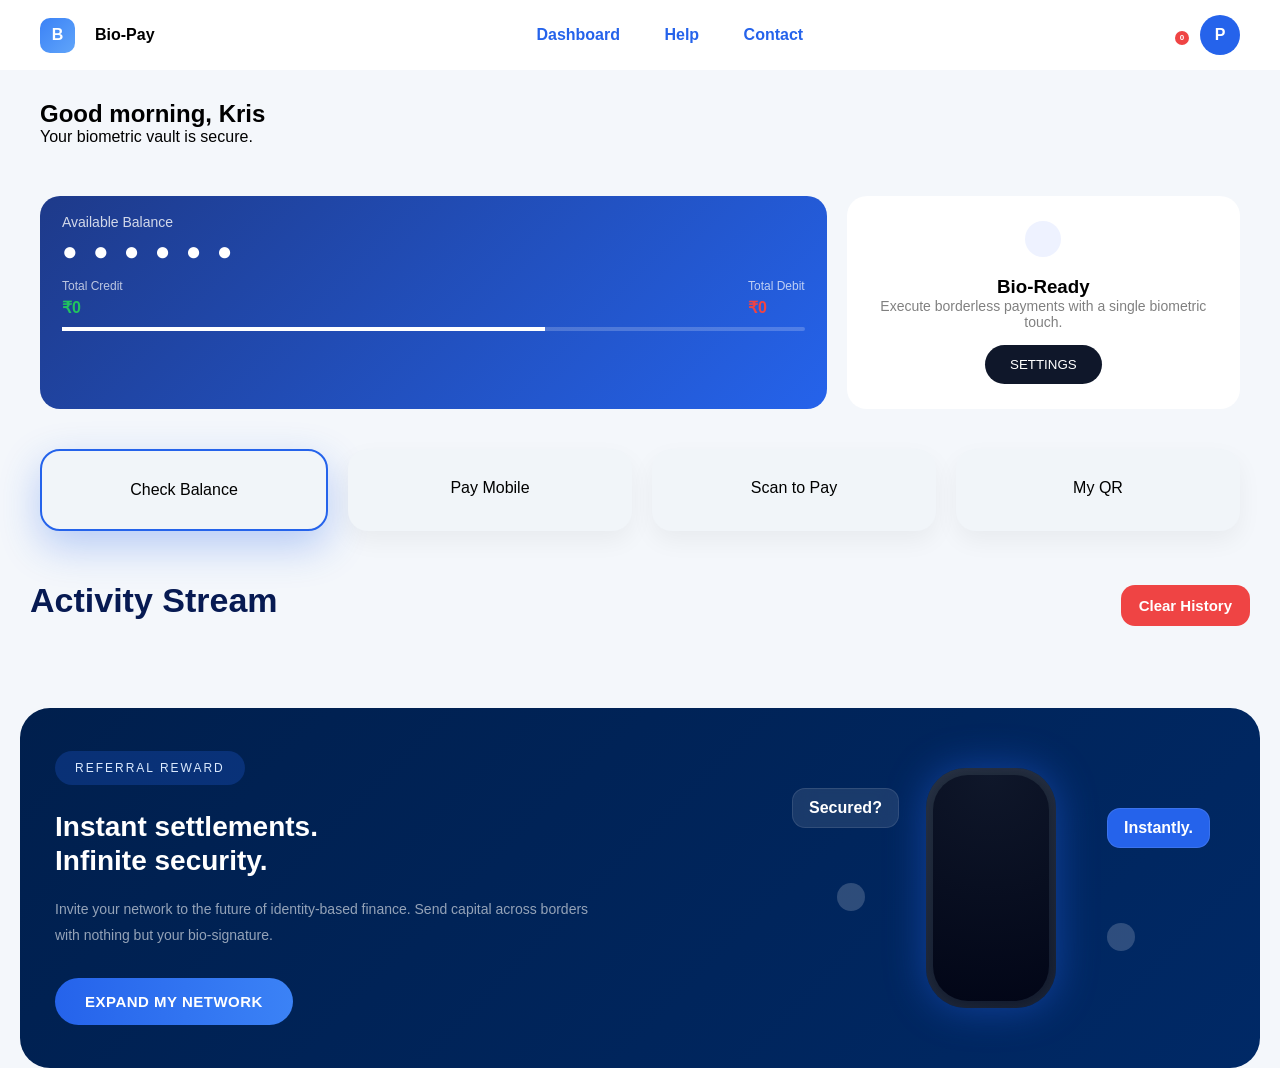
==== commit a225144c: "Add files via upload" ====
--- a/home.html
+++ b/home.html
@@ -34,6 +34,27 @@
 
 </div>
 
+<div class="profile-wrapper">
+
+  <div class="profile-btn"
+       onclick="toggleProfileMenu()">
+    P
+  </div>
+
+  <div id="profileMenu"
+       class="profile-menu">
+
+    <div onclick="openAccountPage()">
+      Account
+    </div>
+
+    <div onclick="logout()">
+      Logout
+    </div>
+
+  </div>
+
+</div>
 <!-- NOTIFICATION PANEL -->
 
 <div id="notificationPanel"
@@ -1112,5 +1133,75 @@
 </div>
 
 <script src="script.js"></script>
+<div id="accountPage" class="account-page">
+
+  <div class="account-header">
+
+    <h2>Account Details</h2>
+
+    <button onclick="closeAccountPage()">✕</button>
+
+  </div>
+
+  <div class="account-body">
+
+    <label>Mobile Number</label>
+    <input id="accountMobile" readonly>
+
+    <label>Full Name</label>
+    <input id="accountName">
+
+    <label>Email</label>
+    <input id="accountEmail">
+
+    <label>City</label>
+    <input id="accountCity">
+
+    <label>Date of Birth</label>
+    <input id="accountDob" type="date">
+
+    <label>BioPay UPI ID</label>
+    <input id="accountUpi" readonly>
+
+    <button onclick="saveAccountDetails()">
+      Save Details
+    </button>
+
+  </div>
+
+</div>
+<h2>Account Details</h2>
+
+<button onclick="closeAccountPage()">
+Close
+</button>
+
+<br><br>
+
+<label>Mobile Number</label>
+<input id="accountMobile" readonly>
+
+<br><br>
+
+<label>Full Name</label>
+<input id="accountName">
+
+<br><br>
+
+<label>Email</label>
+<input id="accountEmail">
+
+<br><br>
+
+<label>City</label>
+<input id="accountCity">
+
+<br><br>
+
+<button onclick="saveAccountDetails()">
+Save Details
+</button>
+
+</div>
 </body>
 </html>
--- a/style.css
+++ b/style.css
@@ -2994,36 +2994,6 @@
     border-radius:18px;
 }
 
-/* CENTER LOGO */
-
-.qr-center-logo{
-
-position:absolute;
-
-top:50%;
-left:50%;
-
-transform:translate(-50%,-50%);
-
-width:22px;
-height:22px;
-
-display:flex;
-align-items:center;
-justify-content:center;
-
-font-size:11px;
-font-weight:bold;
-
-background:transparent;
-
-color:#2563eb;
-
-z-index:5;
-
-pointer-events:none;
-
-}
 /* APPS */
 
 .upi-apps{
@@ -3400,36 +3370,6 @@
     height:210px;
 
     object-fit:contain;
-}
-
-/* CENTER LOGO */
-
-.qr-center-logo{
-
-    position:absolute;
-
-    width:62px;
-
-    height:62px;
-
-    border-radius:50%;
-
-    background:#fff;
-
-    display:flex;
-
-    align-items:center;
-
-    justify-content:center;
-
-    font-size:30px;
-
-    font-weight:800;
-
-    color:#2563eb;
-
-    box-shadow:
-    0 4px 15px rgba(0,0,0,.12);
 }
 
 /* CUSTOMIZE */
@@ -4705,9 +4645,6 @@
 
 }
 .qr-center-logo{
-display:none !important;
-}
-.qr-center-logo{
 
 position:absolute;
 
@@ -4716,34 +4653,165 @@
 
 transform:translate(-50%,-50%);
 
-width:22px;
-height:22px;
+width:50px;
+height:50px;
 
 display:flex;
+align-items:center;
 justify-content:center;
+
+z-index:99999;
+
+border-radius:50%;
+
+overflow:hidden;
+
+background:transparent;
+
+pointer-events:none;
+}
+
+.qr-center-logo img{
+
+width:100%;
+height:100%;
+
+object-fit:cover;
+
+border-radius:50%;
+}
+.profile-wrapper{
+position:relative;
+}
+.profile-btn{
+
+width:40px;
+height:40px;
+
+border-radius:50%;
+
+background:#2563eb;
+color:white;
+
+display:flex;
 align-items:center;
-
-background:transparent !important;
-
-font-size:12px;
+justify-content:center;
+
 font-weight:bold;
 
-color:#2563eb;
-
-z-index:10;
-}
-.qr-center-logo{
+cursor:pointer;
+}
+
+.profile-menu{
+
+display:none;
+
 position:absolute;
-top:50%;
-left:50%;
-transform:translate(-50%,-50%);
-width:22px;
-height:22px;
+
+top:50px;
+right:0;
+
+background:white;
+
+border-radius:12px;
+
+box-shadow:0 4px 15px rgba(0,0,0,.15);
+
+min-width:140px;
+
+z-index:9999;
+
+overflow:hidden;
+}
+
+.profile-menu div{
+
+padding:12px;
+
+cursor:pointer;
+}
+
+.profile-menu div:hover{
+
+background:#f3f4f6;
+}
+.account-page{
+
+display:none;
+
+position:fixed;
+
+top:0;
+left:0;
+
+width:100%;
+height:100%;
+
+background:white;
+
+z-index:99999;
+
+overflow:auto;
+
+padding:20px;
+}
+
+.account-header{
+
 display:flex;
-justify-content:center;
+
+justify-content:space-between;
+
 align-items:center;
-z-index:999;
-background:transparent;
-overflow:hidden;
-border-radius:50%;
-}+}
+
+.account-body{
+
+display:flex;
+
+flex-direction:column;
+
+gap:12px;
+
+margin-top:20px;
+}
+
+.account-body input{
+
+padding:12px;
+
+border:1px solid #ddd;
+
+border-radius:10px;
+}
+.account-page{
+display:none;
+position:fixed;
+top:0;
+left:0;
+width:100%;
+height:100%;
+background:white;
+z-index:999999;
+overflow:auto;
+padding:20px;
+}
+
+.account-header{
+display:flex;
+justify-content:space-between;
+align-items:center;
+margin-bottom:20px;
+}
+
+.account-body{
+display:flex;
+flex-direction:column;
+gap:12px;
+}
+
+.account-body input{
+padding:12px;
+border:1px solid #ddd;
+border-radius:10px;
+}
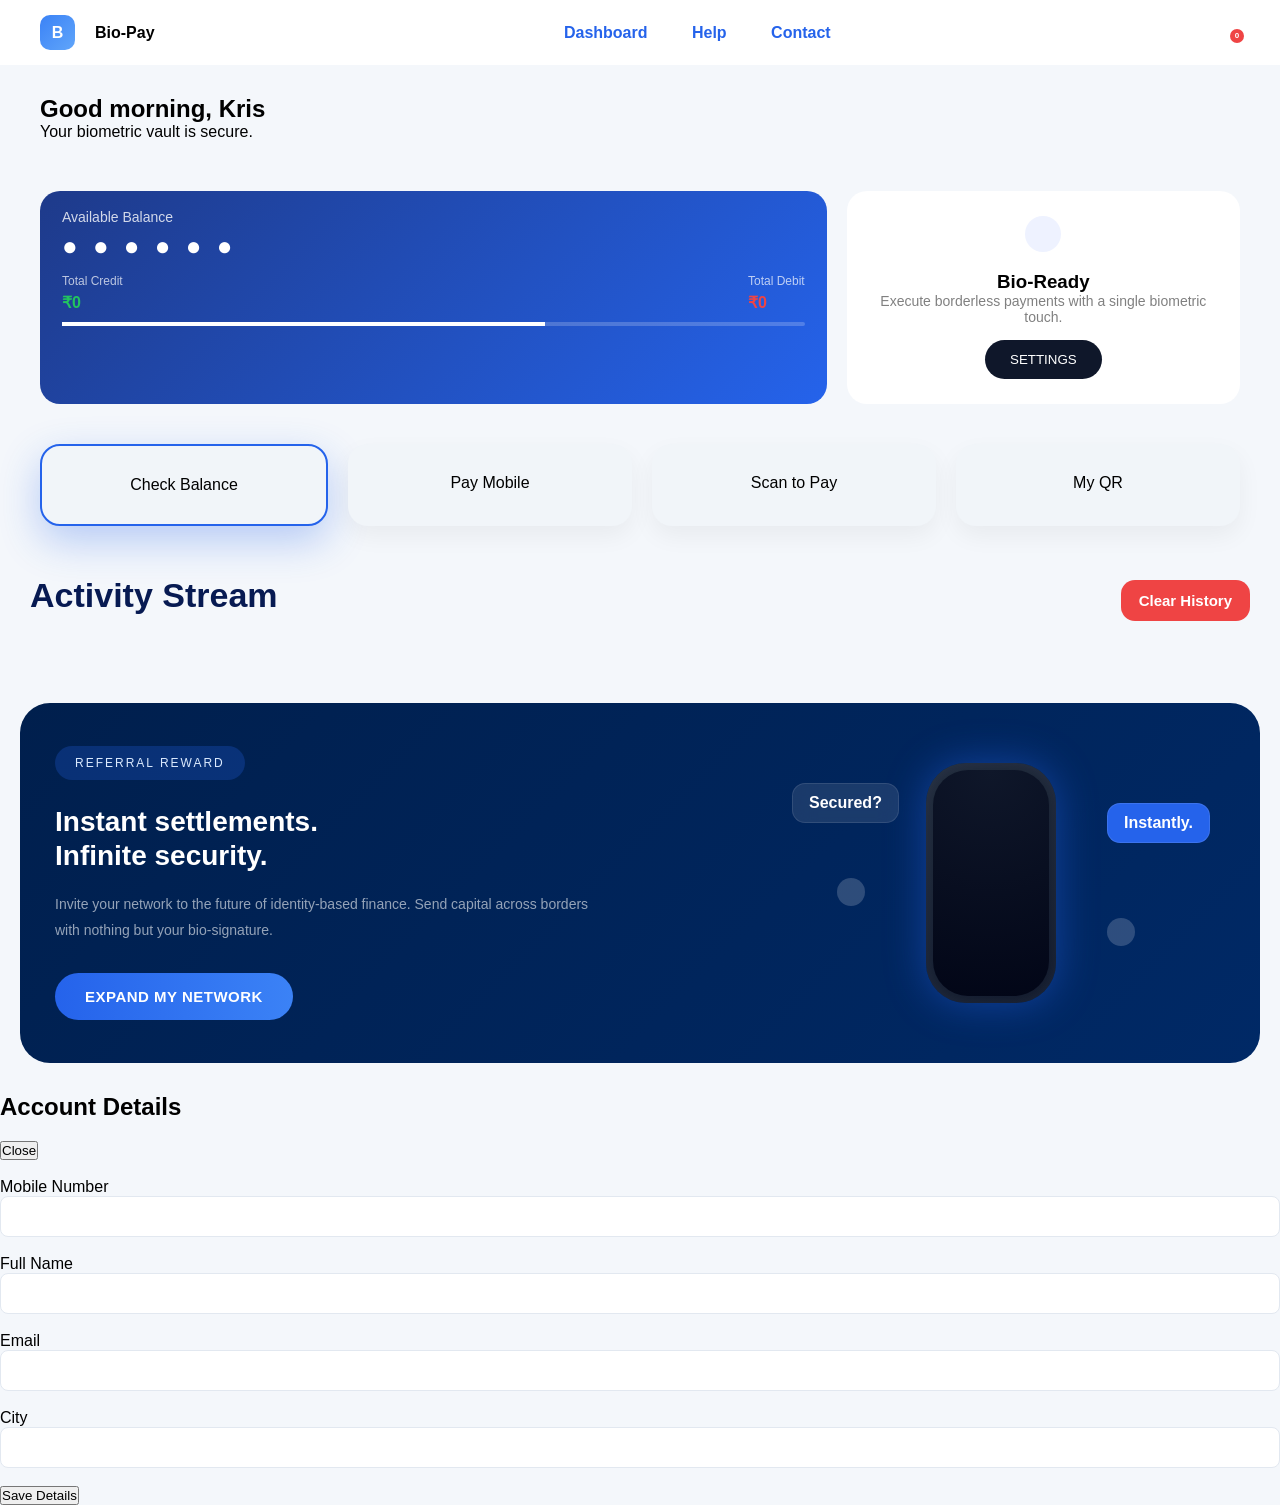
==== commit f9fbc6de: "Add files via upload" ====
--- a/home.html
+++ b/home.html
@@ -34,27 +34,6 @@
 
 </div>
 
-<div class="profile-wrapper">
-
-  <div class="profile-btn"
-       onclick="toggleProfileMenu()">
-    P
-  </div>
-
-  <div id="profileMenu"
-       class="profile-menu">
-
-    <div onclick="openAccountPage()">
-      Account
-    </div>
-
-    <div onclick="logout()">
-      Logout
-    </div>
-
-  </div>
-
-</div>
 <!-- NOTIFICATION PANEL -->
 
 <div id="notificationPanel"
@@ -209,38 +188,15 @@
 
     <div class="qr-user-top">
 
-      <!-- USER LOGO -->
-
-      <div class="upi-user-logo"
-      id="qrAvatar">
-
-        KB
-
-      </div>
-
-      <!-- USER INFO -->
-
-      <div class="upi-user-info">
-
-        <h3 id="qrName">
-
-          Kris Bhanderi
-
-        </h3>
-
-        <p id="qrUsername">
-
-          @kris@biopay
-
-        </p>
-
-      </div>
-
-    </div>
-
-    <!-- QR CARD -->
-
-    <div class="real-qr-box">
+    <div class="avatar" id="profileAvatar">KB</div>
+
+    <h3 id="profileCardName">User</h3>
+
+    <p id="profileCardUpi">user@biopay</p>
+
+</div>
+
+<div class="real-qr-box">
 
       <!-- REAL QR -->
 
@@ -754,19 +710,21 @@
 
     <div class="profile-setting">
 
-      <div class="profile-avatar">
-
-        KB
-
-      </div>
-
-      <div class="profile-info">
-
-        <h3>Kris Bhanderi</h3>
-
-        <p>@kris@biopay</p>
-
-      </div>
+   <div class="profile-avatar" id="settingsAvatar">
+U
+</div>
+
+<div class="profile-info">
+
+<h3 id="settingsName">
+User
+</h3>
+
+<p id="settingsUpi">
+user@biopay
+</p>
+
+</div>
 
     </div>
 
@@ -864,12 +822,27 @@
         </label>
 
       </div>
-
-    </div>
-
-  </div>
-
-</div>
+<div class="settings-item"
+onclick="logout()">
+
+  <div class="settings-left">
+
+    <i class="ri-logout-box-r-line"></i>
+
+    <span style="color:#ef4444;">
+      Logout
+    </span>
+
+  </div>
+
+</div>
+    </div>
+
+  </div>
+
+</div>
+
+
 <!-- PROFILE PAGE -->
 
 <div class="settings-popup"
@@ -886,10 +859,18 @@
 
 </div>
 
+<div class="profile-header">
+
+<button onclick="closeProfilePage()">
+←
+</button>
+
 <h2>Your Profile</h2>
 
 </div>
 
+</div>
+
 <div class="profile-setting">
 
 <div class="profile-avatar">
@@ -915,7 +896,7 @@
 <div class="settings-left">
 
 <i class="ri-phone-line"></i>
-<span id="profileMobile">
+<span id="profileMobileText">
 Not Added
 </span>
 </div>
@@ -1142,9 +1123,7 @@
     <button onclick="closeAccountPage()">✕</button>
 
   </div>
-
-  <div class="account-body">
-
+</div>
     <label>Mobile Number</label>
     <input id="accountMobile" readonly>
 
@@ -1201,7 +1180,80 @@
 <button onclick="saveAccountDetails()">
 Save Details
 </button>
-
+</div>
+<div id="profileDetailsPage" style="
+display:none;
+position:fixed;
+top:50%;
+left:50%;
+transform:translate(-50%,-50%);
+width:650px;
+height:850px;
+max-width:90%;
+max-height:90vh;
+background:#fff;
+border-radius:40px;
+padding:30px;
+overflow-y:auto;
+z-index:999999;
+box-shadow:0 20px 60px rgba(0,0,0,.25);
+">
+
+<h2>Your Profile</h2>
+
+<label>Mobile Number</label>
+<input id="profileMobile" readonly>
+
+<br><br>
+
+<label>Full Name</label>
+<input id="profileNameInput">
+
+<br><br>
+
+<label>Email</label>
+<input id="profileEmailInput">
+
+<br><br>
+
+<label>Date Of Birth</label>
+<input type="date" id="profileDobInput">
+
+<br><br>
+
+<label>Gender</label>
+
+<select id="profileGender">
+<option>Male</option>
+<option>Female</option>
+<option>Other</option>
+</select>
+
+<br><br>
+
+<label>City</label>
+<input id="profileCityInput">
+
+<br><br>
+
+<label>BioPay UPI ID</label>
+<input id="profileUpi" readonly>
+
+<br><br>
+
+<div class="profile-buttons">
+
+<button onclick="saveProfile()">
+Save Profile
+</button>
+
+<button onclick="
+document.getElementById('profileDetailsPage').style.display='none'
+">
+Close
+</button>
+
+</div>
 </div>
 </body>
 </html>
--- a/style.css
+++ b/style.css
@@ -2893,16 +2893,13 @@
 /* USER */
 
 .qr-user-top{
-
-    display:flex;
-
-    flex-direction:column;
-
-    align-items:center;
-
-    justify-content:center;
-
-    margin-bottom:22px;
+display:flex;
+flex-direction:column;
+align-items:center;
+justify-content:center;
+text-align:center;
+margin-top:15px;
+margin-bottom:25px;
 }
 
 /* AVATAR */
@@ -2959,29 +2956,11 @@
 
 /* QR BOX */
 
-.real-qr-box{
-
-    width:260px;
-    height:260px;
-
-    margin:auto;
-
-    position:relative;
-
-    background:#fff;
-
-    border-radius:24px;
-
-    padding:16px;
-
-    border:2px solid #dbeafe;
-
-    box-shadow:
-    0 10px 30px rgba(0,0,0,.08);
-
-    margin-bottom:22px;
-}
-
+.real-qr-box img{
+width:230px;
+height:230px;
+object-fit:contain;
+}
 /* IMAGE */
 
 .real-qr-box img{
@@ -3085,77 +3064,61 @@
 /* STATUS */
 
 .qr-status{
-
-    background:#f8fafc;
-
-    border-radius:20px;
-
+    display:flex;
+    justify-content:space-around;
+    align-items:center;
+    background:#f8fbff;
+    border-radius:18px;
     padding:18px;
-
+    margin-bottom:20px;
+}
+
+
+.qr-status div{
+    flex:1;
+    text-align:center;
+}
+
+.qr-status span{
+
+    color:#64748b;
+
+    display:block;
+
+    margin-bottom:5px;
+}
+
+.qr-status b{
+
+    font-size:20px;
+}
+.active-status{
+    color:#22c55e;
+    font-size:18px;
+    font-weight:700;
+}
+
+.secure-status{
+    color:#2563eb;
+    font-size:18px;
+    font-weight:700;
+    white-space:nowrap;
+}
+/* BUTTONS */
+
+.qr-buttons{
     display:flex;
-
-    justify-content:space-between;
-
-    margin-bottom:22px;
-}
-
-.qr-status div{
-
+    gap:15px;
+    margin-top:20px;
+}
+.qr-buttons button{
     flex:1;
-}
-
-.qr-status span{
-
-    color:#64748b;
-
-    display:block;
-
-    margin-bottom:5px;
-}
-
-.qr-status b{
-
-    font-size:20px;
-}
-
-.active-status{
-
-    color:#22c55e;
-}
-
-.secure-status{
-
-    color:#2563eb;
-}
-
-/* BUTTONS */
-
-.qr-buttons{
-
-    display:flex;
-
-    gap:14px;
-}
-
-.qr-buttons button{
-
-    flex:1;
-
-    height:58px;
-
+    height:60px;
     border:none;
-
     border-radius:18px;
-
-    cursor:pointer;
-
     font-size:18px;
-
     font-weight:700;
-
-    transition:.3s;
-}
-
+}
 .share-qr{
 
     background:#eef2ff;
@@ -3277,7 +3240,8 @@
     align-items:center;
 
     justify-content:center;
-
+ text-align:center;
+    margin-top:40px;
     margin-bottom:18px;
 }
 
@@ -3537,8 +3501,8 @@
 }
 
 .qr-status b{
-
-    font-size:17px;
+font-size:18px;
+white-space:nowrap;
 }
 
 .active-status{
@@ -3818,34 +3782,29 @@
 /* PROFILE */
 
 .profile-setting{
-
 display:flex;
-
 align-items:center;
-
-gap:15px;
+gap:20px;
 
 background:white;
 
-padding:18px;
+padding:22px;
 
 border-radius:24px;
 
 margin-bottom:25px;
 
-box-shadow:
-0 8px 25px rgba(15,23,42,.06);
+box-shadow:0 8px 25px rgba(15,23,42,.06);
 }
 
 .profile-avatar{
 
-width:60px;
-height:60px;
+width:80px;
+height:80px;
 
 border-radius:50%;
 
-background:
-linear-gradient(
+background:linear-gradient(
 135deg,
 #2563eb,
 #60a5fa
@@ -3855,27 +3814,28 @@
 align-items:center;
 justify-content:center;
 
-font-size:22px;
-
+font-size:32px;
 font-weight:700;
 
 color:white;
-}
-
+
+margin:0;
+flex-shrink:0;
+}
 .profile-info h3{
-
+font-size:28px;
+font-weight:700;
+margin-bottom:8px;
+color:#071a52;
+}
+
+.profile-info p{
 font-size:18px;
-
-margin-bottom:4px;
-
-color:#0f172a;
-}
-
-.profile-info p{
-
-font-size:14px;
-
 color:#64748b;
+}
+.profile-info{
+flex:1;
+text-align:left;
 }
 
 /* LIST */
@@ -4489,28 +4449,34 @@
 
 .myqr-box{
 width:430px;
+max-width:95%;
 max-height:90vh;
 overflow:auto;
 background:white;
-border-radius:25px;
-padding:25px;
+border-radius:30px;
+padding:30px;
+position:relative;
+text-align:center;
 }
 .qr-close{
-
-position:absolute;
-
-top:15px;
-right:20px;
-
-font-size:24px;
-
-font-weight:bold;
-
-cursor:pointer;
-
-color:#64748b;
-
-z-index:999;
+    position:absolute;
+    top:20px;
+    right:20px;
+
+    width:40px;
+    height:40px;
+
+    display:flex;
+    align-items:center;
+    justify-content:center;
+
+    border-radius:50%;
+    background:#f1f5f9;
+
+    cursor:pointer;
+
+    font-size:18px;
+    font-weight:700;
 }
 .notification-item{
 
@@ -4815,3 +4781,93 @@
 border:1px solid #ddd;
 border-radius:10px;
 }
+#profileDetailsPage{
+display:none;
+position:fixed;
+top:50%;
+left:50%;
+transform:translate(-50%,-50%);
+
+width:650px;
+height:850px;
+
+max-width:90%;
+max-height:90vh;
+
+background:#fff;
+border-radius:40px;
+
+padding:30px;
+overflow-y:auto;
+
+z-index:999999;
+
+box-shadow:0 20px 60px rgba(0,0,0,.25);
+}
+#profileDetailsPage h2{
+font-size:48px;
+font-weight:700;
+color:#0a1f63;
+margin-bottom:30px;
+text-align:center;
+}
+#profileDetailsPage button{
+padding:12px 25px;
+border:none;
+border-radius:12px;
+background:#2563eb;
+color:white;
+font-weight:600;
+cursor:pointer;
+margin-right:10px;
+}
+.profile-header{
+
+display:flex;
+
+align-items:center;
+
+gap:20px;
+
+margin-bottom:30px;
+
+}
+
+.profile-header button{
+
+border:none;
+
+background:none;
+
+font-size:35px;
+
+cursor:pointer;
+
+color:#0f256e;
+
+}
+
+.profile-header h2{
+
+font-size:48px;
+
+font-weight:700;
+
+color:#0f256e;
+
+margin:0;
+
+}
+.avatar{
+    width:80px;
+    height:80px;
+    border-radius:50%;
+    background:linear-gradient(135deg,#2563eb,#60a5fa);
+    color:#fff;
+    display:flex;
+    align-items:center;
+    justify-content:center;
+    margin:0 auto 15px;
+    font-size:32px;
+    font-weight:700;
+}
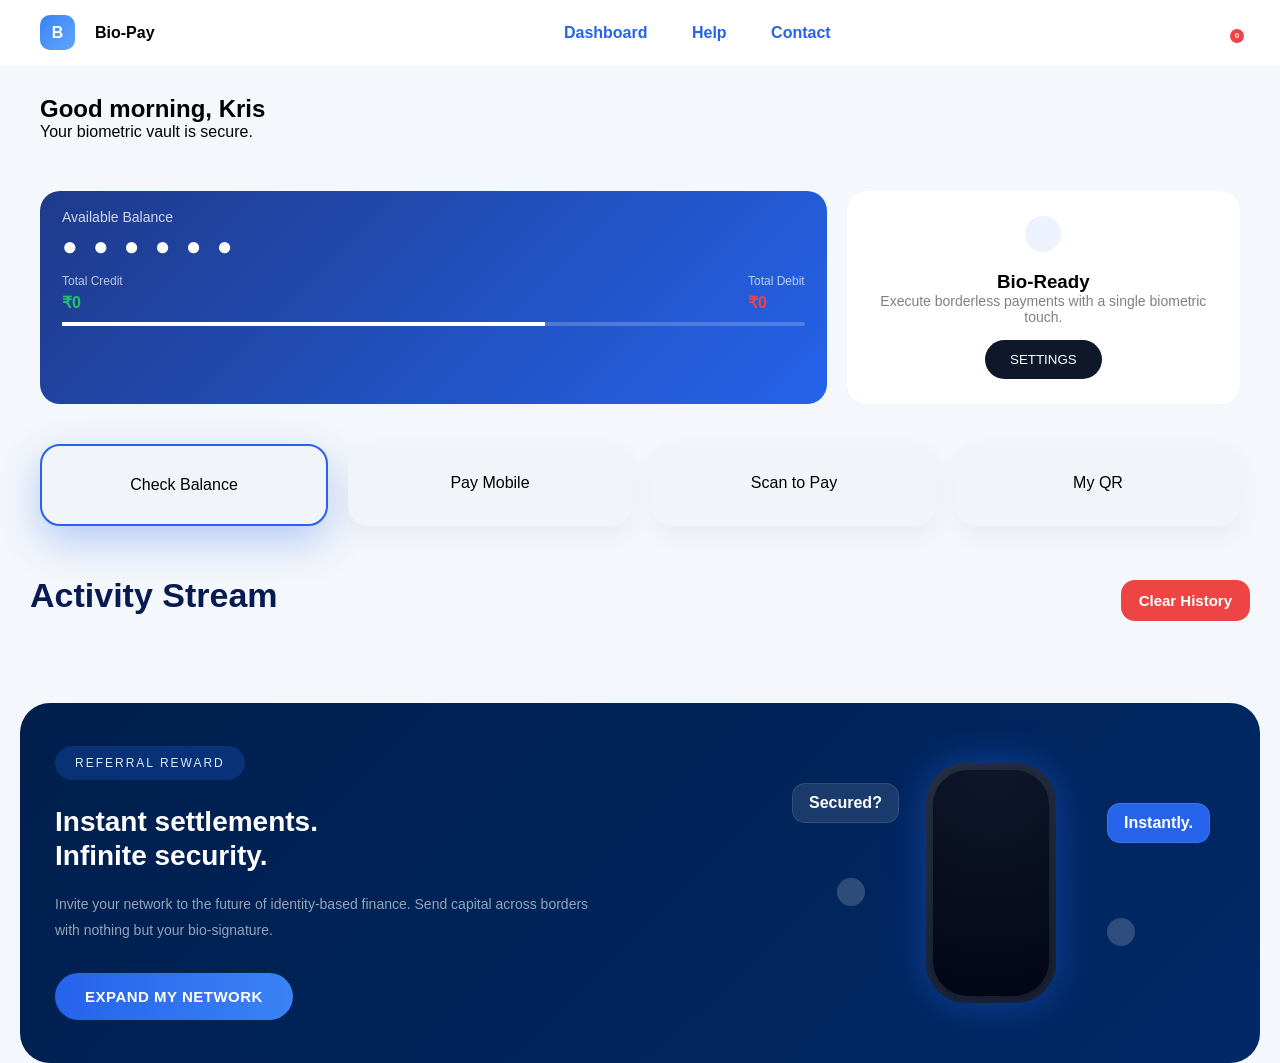
==== commit 35d6b217: "Add files via upload" ====
--- a/home.html
+++ b/home.html
@@ -895,15 +895,12 @@
 
 <div class="settings-left">
 
-<i class="ri-phone-line"></i>
-<span id="profileMobileText">
-Not Added
-</span>
-</div>
-
-</div>
-
-
+
+</div>
+
+</div>
+
+</div>
 <div class="settings-item">
 
 <div class="settings-left">
@@ -923,58 +920,43 @@
 </div>
 <!-- SECURITY PAGE -->
 
-<div class="settings-popup"
-id="securityPage">
-
-<div class="settings-box">
-
-<div class="settings-header">
-
-<div class="settings-back"
+<!-- SECURITY PAGE -->
+
+<div class="settings-popup" id="securityPage">
+
+<div class="security-box">
+
+<div class="security-header">
+
+<button class="security-back"
 onclick="closePage('securityPage')">
+
 <i class="ri-arrow-left-line"></i>
-</div>
+
+</button>
 
 <h2>Security Center</h2>
 
 </div>
 
-<div class="settings-list">
-
-<div class="settings-item">
-
-<div class="settings-left">
-
-<i class="ri-fingerprint-line"></i>
-
-<span>Biometric Active</span>
-
-</div>
-
-</div>
-
-<div class="settings-item">
-
-<div class="settings-left">
-
-<i class="ri-smartphone-line"></i>
-
-<span>1 Trusted Device</span>
-
-</div>
-
-</div>
-
-<div class="settings-item">
-
-<div class="settings-left">
-
-<i class="ri-shield-keyhole-line"></i>
-
-<span>End-to-End Encryption</span>
-
-</div>
-
+<div class="security-grid">
+<div class="security-card">
+<span>Security Score</span>
+<h1 id="securityScore">80%</h1>
+</div>
+
+<div class="security-card">
+<span>Biometric Status</span>
+<h3 id="biometricStatus">Enabled</h3>
+</div>
+
+<div class="security-card">
+<span>Trusted Device</span>
+<h3 id="trustedDevice">Windows PC</h3>
+</div>
+<div class="security-card">
+<span>Last Login</span>
+<h3 id="lastLogin"></h3>
 </div>
 
 </div>
@@ -999,8 +981,8 @@
 </div>
 
 <h2>Payment Alerts</h2>
-
-</div>
+</div>
+
 
 <div class="settings-list">
 
@@ -1040,9 +1022,6 @@
 
 </div>
 
-</div>
-
-</div>
 <div id="notificationDetails"
 style="
 display:none;
@@ -1123,63 +1102,29 @@
     <button onclick="closeAccountPage()">✕</button>
 
   </div>
-</div>
-    <label>Mobile Number</label>
-    <input id="accountMobile" readonly>
-
-    <label>Full Name</label>
-    <input id="accountName">
-
-    <label>Email</label>
-    <input id="accountEmail">
-
-    <label>City</label>
-    <input id="accountCity">
-
-    <label>Date of Birth</label>
-    <input id="accountDob" type="date">
-
-    <label>BioPay UPI ID</label>
-    <input id="accountUpi" readonly>
-
-    <button onclick="saveAccountDetails()">
-      Save Details
-    </button>
-
-  </div>
-
-</div>
-<h2>Account Details</h2>
-
-<button onclick="closeAccountPage()">
-Close
-</button>
-
-<br><br>
-
-<label>Mobile Number</label>
-<input id="accountMobile" readonly>
-
-<br><br>
-
-<label>Full Name</label>
-<input id="accountName">
-
-<br><br>
-
-<label>Email</label>
-<input id="accountEmail">
-
-<br><br>
-
-<label>City</label>
-<input id="accountCity">
-
-<br><br>
-
-<button onclick="saveAccountDetails()">
-Save Details
-</button>
+
+  <label>Mobile Number</label>
+  <input id="accountMobile" readonly>
+
+  <label>Full Name</label>
+  <input id="accountName">
+
+  <label>Email</label>
+  <input id="accountEmail">
+
+  <label>City</label>
+  <input id="accountCity">
+
+  <label>Date of Birth</label>
+  <input id="accountDob" type="date">
+
+  <label>BioPay UPI ID</label>
+  <input id="accountUpi" readonly>
+
+  <button onclick="saveAccountDetails()">
+    Save Details
+  </button>
+
 </div>
 <div id="profileDetailsPage" style="
 display:none;
--- a/style.css
+++ b/style.css
@@ -4870,4 +4870,101 @@
     margin:0 auto 15px;
     font-size:32px;
     font-weight:700;
+}
+.security-card{
+
+background:white;
+
+padding:20px;
+
+border-radius:20px;
+
+margin-bottom:15px;
+
+box-shadow:
+0 5px 20px rgba(0,0,0,.08);
+}
+
+.security-card h3{
+
+font-size:16px;
+
+color:#64748b;
+
+margin-bottom:10px;
+}
+
+.security-card h1{
+
+font-size:42px;
+
+color:#2563eb;
+}
+
+.security-card p{
+
+font-size:18px;
+
+font-weight:600;
+}
+.security-box{
+    width:700px;
+    background:#fff;
+    border-radius:30px;
+    padding:30px;
+}
+
+.security-header{
+    display:flex;
+    align-items:center;
+    gap:15px;
+    margin-bottom:25px;
+}
+
+.security-back{
+    width:45px;
+    height:45px;
+    border:none;
+    border-radius:50%;
+    background:#eef4ff;
+    cursor:pointer;
+}
+
+.security-back i{
+    font-size:22px;
+    color:#2563eb;
+}
+
+.security-header h2{
+    margin:0;
+    color:#071a52;
+    font-size:32px;
+}
+
+.security-grid{
+    display:grid;
+    grid-template-columns:1fr 1fr;
+    gap:20px;
+}
+
+.security-card{
+    background:#f8fbff;
+    padding:25px;
+    border-radius:20px;
+    border:1px solid #dbeafe;
+}
+
+.security-card span{
+    color:#64748b;
+}
+
+.security-card h1{
+    margin-top:10px;
+    color:#2563eb;
+    font-size:48px;
+}
+
+.security-card h3{
+    margin-top:10px;
+    color:#071a52;
 }
